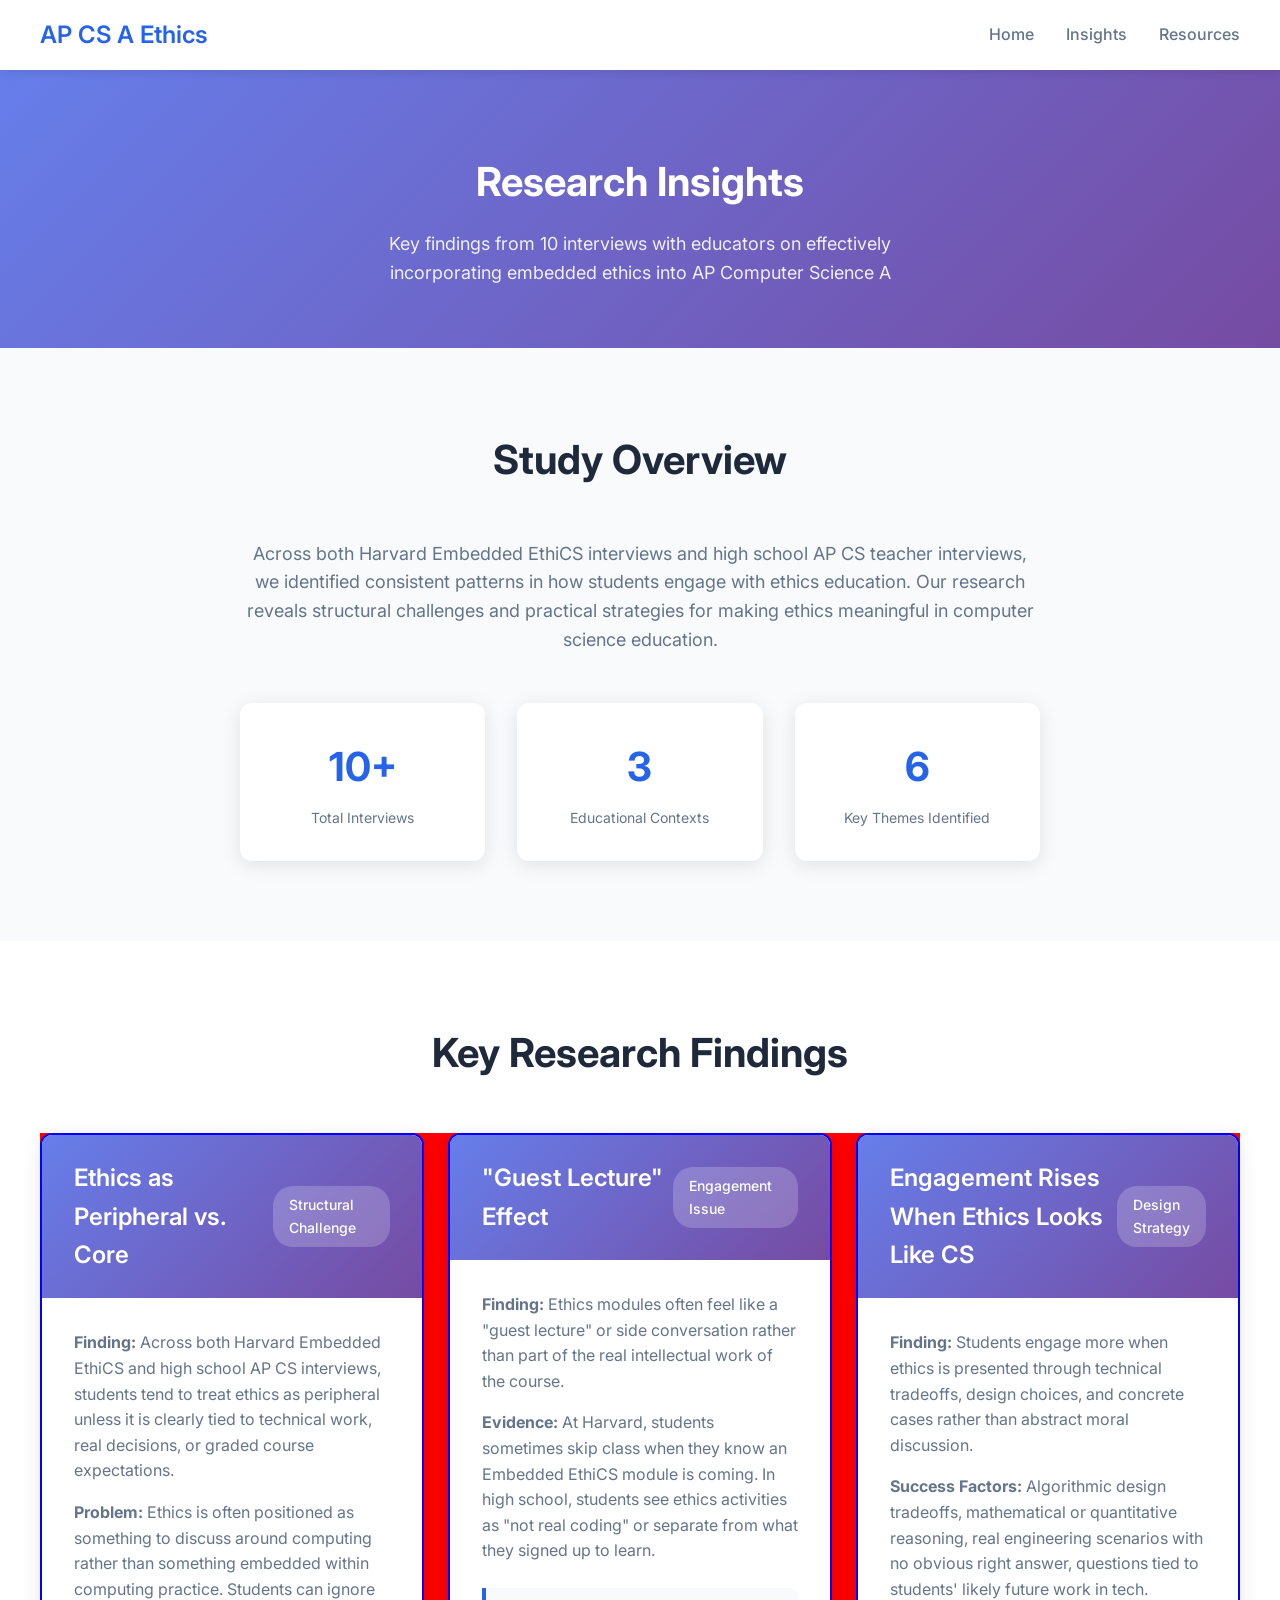
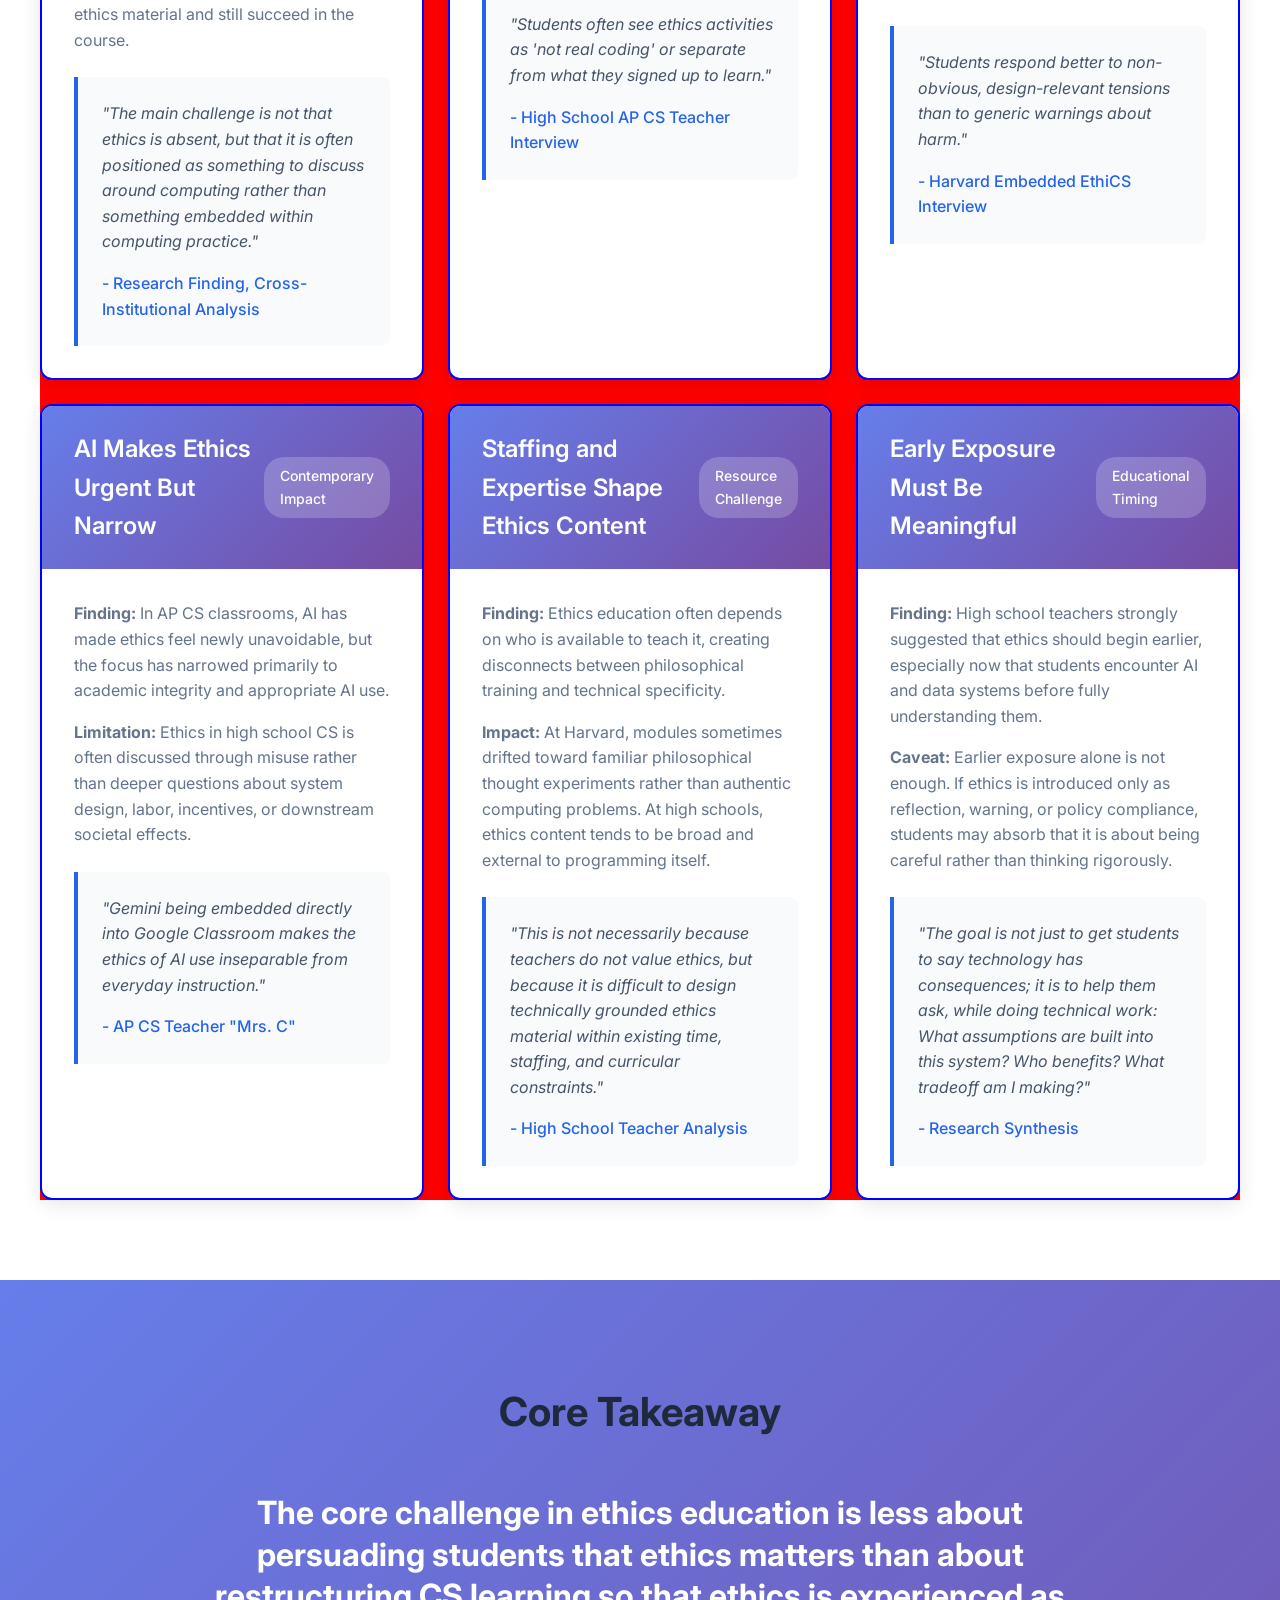
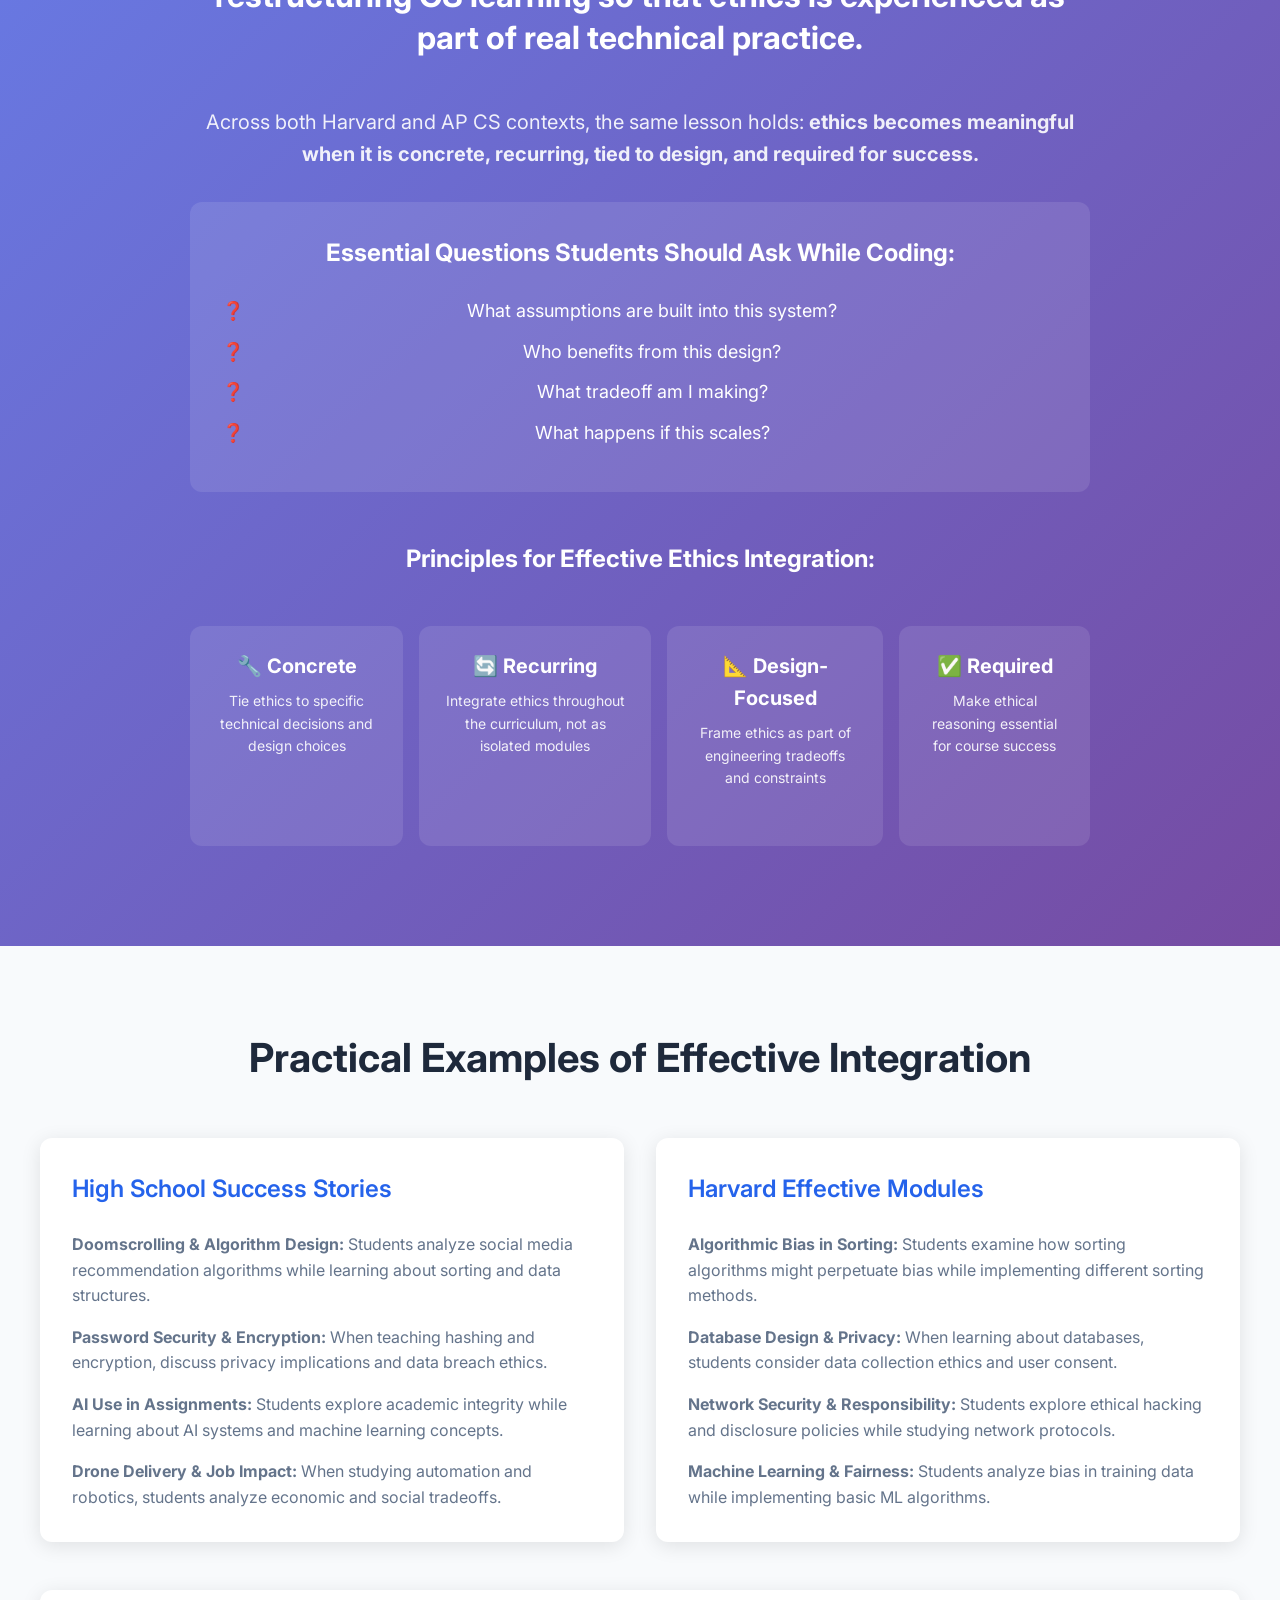
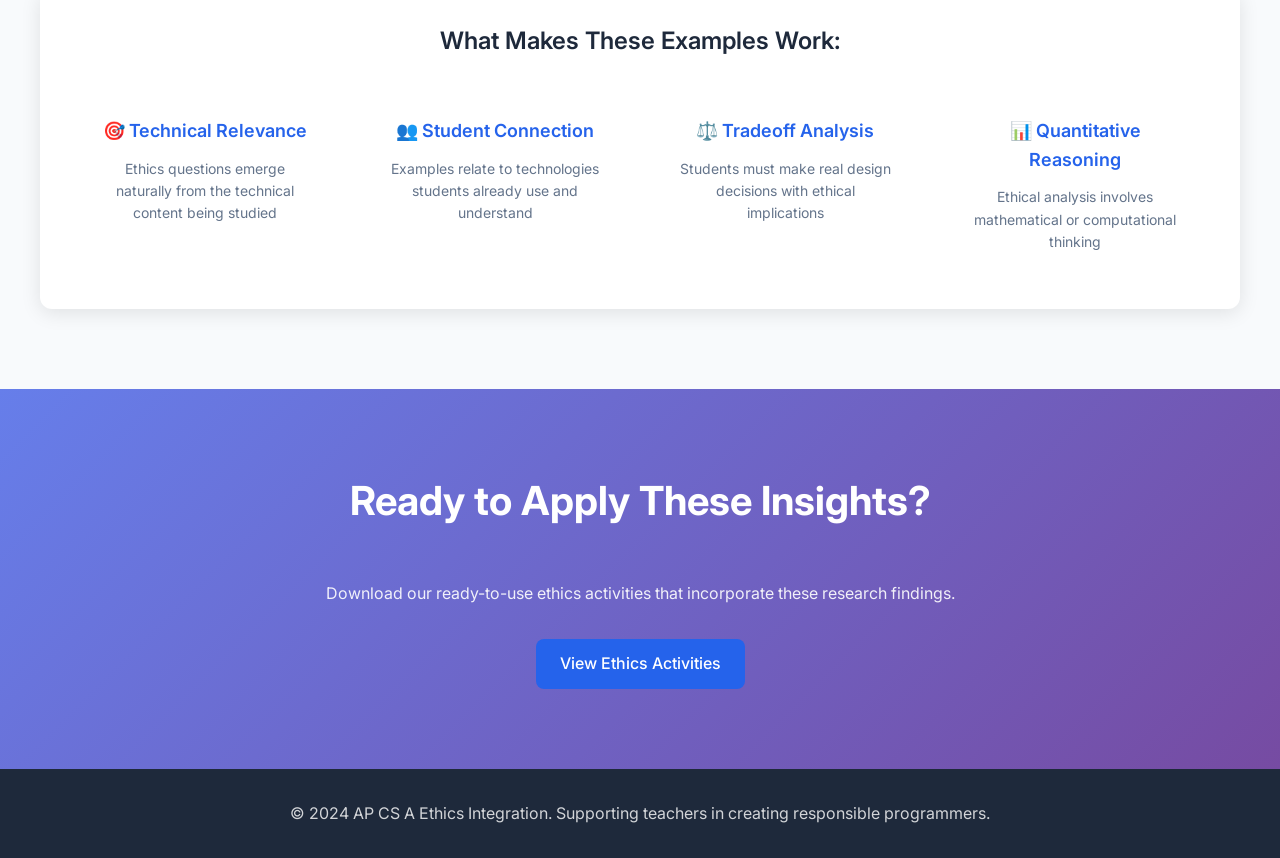
==== insights.html @ 69446fdb "Initial commit: AP CS A Ethics website with embedded ethics research and resources - Created respons" ====
<!DOCTYPE html>
<html lang="en">
<head>
    <meta charset="UTF-8">
    <meta name="viewport" content="width=device-width, initial-scale=1.0">
    <title>Research Insights - AP CS A Ethics Integration</title>
    <link rel="stylesheet" href="styles.css">
    <link href="https://fonts.googleapis.com/css2?family=Inter:wght@300;400;500;600;700&display=swap" rel="stylesheet">
</head>
<body>
    <header>
        <nav class="navbar">
            <div class="nav-container">
                <div class="nav-logo">
                    <h1>AP CS A Ethics</h1>
                </div>
                <ul class="nav-menu">
                    <li class="nav-item">
                        <a href="index.html" class="nav-link">Home</a>
                    </li>
                    <li class="nav-item">
                        <a href="insights.html" class="nav-link active">Insights</a>
                    </li>
                    <li class="nav-item">
                        <a href="resources.html" class="nav-link">Resources</a>
                    </li>
                </ul>
                <div class="hamburger">
                    <span class="bar"></span>
                    <span class="bar"></span>
                    <span class="bar"></span>
                </div>
            </div>
        </nav>
    </header>

    <main>
        <section class="page-header">
            <div class="container">
                <h1>Research Insights</h1>
                <p>Key findings from 10 interviews with educators on effectively incorporating embedded ethics into AP Computer Science A</p>
            </div>
        </section>

        <section class="research-overview">
            <div class="container">
                <div class="research-summary">
                    <h2>Study Overview</h2>
                    <p>Across both Harvard Embedded EthiCS interviews and high school AP CS teacher interviews, we identified consistent patterns in how students engage with ethics education. Our research reveals structural challenges and practical strategies for making ethics meaningful in computer science education.</p>
                    
                    <div class="research-stats">
                        <div class="stat-item">
                            <div class="stat-number">10+</div>
                            <div class="stat-label">Total Interviews</div>
                        </div>
                        <div class="stat-item">
                            <div class="stat-number">3</div>
                            <div class="stat-label">Educational Contexts</div>
                        </div>
                        <div class="stat-item">
                            <div class="stat-number">6</div>
                            <div class="stat-label">Key Themes Identified</div>
                        </div>
                    </div>
                </div>
            </div>
        </section>

        <section class="key-insights">
            <div class="container">
                <h2>Key Research Findings</h2>
                
                <div class="insights-grid">
                    <div class="insight-card">
                        <div class="insight-header">
                            <h3>Ethics as Peripheral vs. Core</h3>
                            <div class="insight-tag">Structural Challenge</div>
                        </div>
                        <div class="insight-content">
                            <p><strong>Finding:</strong> Across both Harvard Embedded EthiCS and high school AP CS interviews, students tend to treat ethics as peripheral unless it is clearly tied to technical work, real decisions, or graded course expectations.</p>
                            <p><strong>Problem:</strong> Ethics is often positioned as something to discuss around computing rather than something embedded within computing practice. Students can ignore ethics material and still succeed in the course.</p>
                            <div class="teacher-quote">
                                <blockquote>"The main challenge is not that ethics is absent, but that it is often positioned as something to discuss around computing rather than something embedded within computing practice."</blockquote>
                                <cite>- Research Finding, Cross-Institutional Analysis</cite>
                            </div>
                        </div>
                    </div>

                    <div class="insight-card">
                        <div class="insight-header">
                            <h3>"Guest Lecture" Effect</h3>
                            <div class="insight-tag">Engagement Issue</div>
                        </div>
                        <div class="insight-content">
                            <p><strong>Finding:</strong> Ethics modules often feel like a "guest lecture" or side conversation rather than part of the real intellectual work of the course.</p>
                            <p><strong>Evidence:</strong> At Harvard, students sometimes skip class when they know an Embedded EthiCS module is coming. In high school, students see ethics activities as "not real coding" or separate from what they signed up to learn.</p>
                            <div class="teacher-quote">
                                <blockquote>"Students often see ethics activities as 'not real coding' or separate from what they signed up to learn."</blockquote>
                                <cite>- High School AP CS Teacher Interview</cite>
                            </div>
                        </div>
                    </div>

                    <div class="insight-card">
                        <div class="insight-header">
                            <h3>Engagement Rises When Ethics Looks Like CS</h3>
                            <div class="insight-tag">Design Strategy</div>
                        </div>
                        <div class="insight-content">
                            <p><strong>Finding:</strong> Students engage more when ethics is presented through technical tradeoffs, design choices, and concrete cases rather than abstract moral discussion.</p>
                            <p><strong>Success Factors:</strong> Algorithmic design tradeoffs, mathematical or quantitative reasoning, real engineering scenarios with no obvious right answer, questions tied to students' likely future work in tech.</p>
                            <div class="teacher-quote">
                                <blockquote>"Students respond better to non-obvious, design-relevant tensions than to generic warnings about harm."</blockquote>
                                <cite>- Harvard Embedded EthiCS Interview</cite>
                            </div>
                        </div>
                    </div>

                    <div class="insight-card">
                        <div class="insight-header">
                            <h3>AI Makes Ethics Urgent But Narrow</h3>
                            <div class="insight-tag">Contemporary Impact</div>
                        </div>
                        <div class="insight-content">
                            <p><strong>Finding:</strong> In AP CS classrooms, AI has made ethics feel newly unavoidable, but the focus has narrowed primarily to academic integrity and appropriate AI use.</p>
                            <p><strong>Limitation:</strong> Ethics in high school CS is often discussed through misuse rather than deeper questions about system design, labor, incentives, or downstream societal effects.</p>
                            <div class="teacher-quote">
                                <blockquote>"Gemini being embedded directly into Google Classroom makes the ethics of AI use inseparable from everyday instruction."</blockquote>
                                <cite>- AP CS Teacher "Mrs. C"</cite>
                            </div>
                        </div>
                    </div>

                    <div class="insight-card">
                        <div class="insight-header">
                            <h3>Staffing and Expertise Shape Ethics Content</h3>
                            <div class="insight-tag">Resource Challenge</div>
                        </div>
                        <div class="insight-content">
                            <p><strong>Finding:</strong> Ethics education often depends on who is available to teach it, creating disconnects between philosophical training and technical specificity.</p>
                            <p><strong>Impact:</strong> At Harvard, modules sometimes drifted toward familiar philosophical thought experiments rather than authentic computing problems. At high schools, ethics content tends to be broad and external to programming itself.</p>
                            <div class="teacher-quote">
                                <blockquote>"This is not necessarily because teachers do not value ethics, but because it is difficult to design technically grounded ethics material within existing time, staffing, and curricular constraints."</blockquote>
                                <cite>- High School Teacher Analysis</cite>
                            </div>
                        </div>
                    </div>

                    <div class="insight-card">
                        <div class="insight-header">
                            <h3>Early Exposure Must Be Meaningful</h3>
                            <div class="insight-tag">Educational Timing</div>
                        </div>
                        <div class="insight-content">
                            <p><strong>Finding:</strong> High school teachers strongly suggested that ethics should begin earlier, especially now that students encounter AI and data systems before fully understanding them.</p>
                            <p><strong>Caveat:</strong> Earlier exposure alone is not enough. If ethics is introduced only as reflection, warning, or policy compliance, students may absorb that it is about being careful rather than thinking rigorously.</p>
                            <div class="teacher-quote">
                                <blockquote>"The goal is not just to get students to say technology has consequences; it is to help them ask, while doing technical work: What assumptions are built into this system? Who benefits? What tradeoff am I making?"</blockquote>
                                <cite>- Research Synthesis</cite>
                            </div>
                        </div>
                    </div>
                </div>
            </div>
        </section>

        <section class="core-takeaway">
            <div class="container">
                <div class="takeaway-content">
                    <h2>Core Takeaway</h2>
                    <div class="takeaway-main">
                        <p class="takeaway-quote">The core challenge in ethics education is less about persuading students that ethics matters than about restructuring CS learning so that ethics is experienced as part of real technical practice.</p>
                    </div>
                    <div class="takeaway-explanation">
                        <p>Across both Harvard and AP CS contexts, the same lesson holds: <strong>ethics becomes meaningful when it is concrete, recurring, tied to design, and required for success.</strong></p>
                        
                        <div class="key-questions">
                            <h3>Essential Questions Students Should Ask While Coding:</h3>
                            <ul>
                                <li>What assumptions are built into this system?</li>
                                <li>Who benefits from this design?</li>
                                <li>What tradeoff am I making?</li>
                                <li>What happens if this scales?</li>
                            </ul>
                        </div>
                        
                        <div class="implementation-principles">
                            <h3>Principles for Effective Ethics Integration:</h3>
                            <div class="principles-grid">
                                <div class="principle">
                                    <h4>🔧 Concrete</h4>
                                    <p>Tie ethics to specific technical decisions and design choices</p>
                                </div>
                                <div class="principle">
                                    <h4>🔄 Recurring</h4>
                                    <p>Integrate ethics throughout the curriculum, not as isolated modules</p>
                                </div>
                                <div class="principle">
                                    <h4>📐 Design-Focused</h4>
                                    <p>Frame ethics as part of engineering tradeoffs and constraints</p>
                                </div>
                                <div class="principle">
                                    <h4>✅ Required</h4>
                                    <p>Make ethical reasoning essential for course success</p>
                                </div>
                            </div>
                        </div>
                    </div>
                </div>
            </div>
        </section>

        <section class="practical-examples">
            <div class="container">
                <h2>Practical Examples of Effective Integration</h2>
                
                <div class="examples-grid">
                    <div class="example-card">
                        <h3>High School Success Stories</h3>
                        <div class="example-content">
                            <p><strong>Doomscrolling & Algorithm Design:</strong> Students analyze social media recommendation algorithms while learning about sorting and data structures.</p>
                            
                            <p><strong>Password Security & Encryption:</strong> When teaching hashing and encryption, discuss privacy implications and data breach ethics.</p>
                            
                            <p><strong>AI Use in Assignments:</strong> Students explore academic integrity while learning about AI systems and machine learning concepts.</p>
                            
                            <p><strong>Drone Delivery & Job Impact:</strong> When studying automation and robotics, students analyze economic and social tradeoffs.</p>
                        </div>
                    </div>
                    
                    <div class="example-card">
                        <h3>Harvard Effective Modules</h3>
                        <div class="example-content">
                            <p><strong>Algorithmic Bias in Sorting:</strong> Students examine how sorting algorithms might perpetuate bias while implementing different sorting methods.</p>
                            
                            <p><strong>Database Design & Privacy:</strong> When learning about databases, students consider data collection ethics and user consent.</p>
                            
                            <p><strong>Network Security & Responsibility:</strong> Students explore ethical hacking and disclosure policies while studying network protocols.</p>
                            
                            <p><strong>Machine Learning & Fairness:</strong> Students analyze bias in training data while implementing basic ML algorithms.</p>
                        </div>
                    </div>
                </div>
                
                <div class="success-factors">
                    <h3>What Makes These Examples Work:</h3>
                    <div class="factors-grid">
                        <div class="factor">
                            <h4>🎯 Technical Relevance</h4>
                            <p>Ethics questions emerge naturally from the technical content being studied</p>
                        </div>
                        <div class="factor">
                            <h4>👥 Student Connection</h4>
                            <p>Examples relate to technologies students already use and understand</p>
                        </div>
                        <div class="factor">
                            <h4>⚖️ Tradeoff Analysis</h4>
                            <p>Students must make real design decisions with ethical implications</p>
                        </div>
                        <div class="factor">
                            <h4>📊 Quantitative Reasoning</h4>
                            <p>Ethical analysis involves mathematical or computational thinking</p>
                        </div>
                    </div>
                </div>
            </div>
        </section>

        <section class="next-steps">
            <div class="container">
                <h2>Ready to Apply These Insights?</h2>
                <p>Download our ready-to-use ethics activities that incorporate these research findings.</p>
                <a href="resources.html" class="btn btn-primary">View Ethics Activities</a>
            </div>
        </section>
    </main>

    <footer>
        <div class="container">
            <p>&copy; 2024 AP CS A Ethics Integration. Supporting teachers in creating responsible programmers.</p>
        </div>
    </footer>

    <script src="script.js"></script>
</body>
</html>
---- styles.css ----
/* Reset and Base Styles */
* {
    margin: 0;
    padding: 0;
    box-sizing: border-box;
}

body {
    font-family: 'Inter', -apple-system, BlinkMacSystemFont, 'Segoe UI', Roboto, sans-serif;
    line-height: 1.6;
    color: #333;
    background-color: #fff;
}

.container {
    max-width: 100%;
    margin: 0;
    padding: 0 40px;
    width: 100%;
}

/* Navigation */
.navbar {
    background: #fff;
    box-shadow: 0 2px 10px rgba(0, 0, 0, 0.1);
    position: sticky;
    top: 0;
    z-index: 1000;
}

.nav-container {
    max-width: 100%;
    margin: 0;
    padding: 0 40px;
    display: flex;
    justify-content: space-between;
    align-items: center;
    height: 70px;
    width: 100%;
}

.nav-logo h1 {
    color: #2563eb;
    font-size: 1.5rem;
    font-weight: 600;
}

.nav-menu {
    display: flex;
    list-style: none;
    gap: 2rem;
}

.nav-link {
    text-decoration: none;
    color: #64748b;
    font-weight: 500;
    transition: color 0.3s ease;
    padding: 0.5rem 0;
}

.nav-link:hover,
.nav-link.active {
    color: #2563eb;
}

.hamburger {
    display: none;
    flex-direction: column;
    cursor: pointer;
}

.bar {
    width: 25px;
    height: 3px;
    background: #333;
    margin: 3px 0;
    transition: 0.3s;
}

/* Hero Section */
.hero {
    background: linear-gradient(135deg, #667eea 0%, #764ba2 100%);
    color: white;
    padding: 100px 0 80px;
    text-align: center;
}

.hero h1 {
    font-size: 3.5rem;
    font-weight: 700;
    margin-bottom: 1.5rem;
    line-height: 1.2;
}

.hero p {
    font-size: 1.25rem;
    margin-bottom: 2.5rem;
    max-width: 600px;
    margin-left: auto;
    margin-right: auto;
    opacity: 0.9;
}

.hero-buttons {
    display: flex;
    gap: 1rem;
    justify-content: center;
    flex-wrap: wrap;
}

/* Buttons */
.btn {
    display: inline-block;
    padding: 12px 24px;
    border-radius: 8px;
    text-decoration: none;
    font-weight: 500;
    transition: all 0.3s ease;
    border: none;
    cursor: pointer;
    font-size: 1rem;
}

.btn-primary {
    background: #2563eb;
    color: white;
}

.btn-primary:hover {
    background: #1d4ed8;
    transform: translateY(-2px);
}

.btn-secondary {
    background: rgba(255, 255, 255, 0.2);
    color: white;
    border: 2px solid white;
}

.btn-secondary:hover {
    background: rgba(255, 255, 255, 0.3);
}

.btn-outline {
    background: transparent;
    color: #2563eb;
    border: 2px solid #2563eb;
}

.btn-outline:hover {
    background: #2563eb;
    color: white;
}

.btn-small {
    padding: 6px 12px;
    font-size: 0.875rem;
}

/* Page Header */
.page-header {
    background: linear-gradient(135deg, #667eea 0%, #764ba2 100%);
    color: white;
    padding: 80px 0 60px;
    text-align: center;
}

.page-header h1 {
    font-size: 2.5rem;
    font-weight: 700;
    margin-bottom: 1rem;
}

.page-header p {
    font-size: 1.125rem;
    max-width: 600px;
    margin: 0 auto;
    opacity: 0.9;
}

/* Sections */
section {
    padding: 80px 0;
}

section h2 {
    font-size: 2.5rem;
    font-weight: 700;
    text-align: center;
    margin-bottom: 3rem;
    color: #1e293b;
}

/* Ethics Grid */
.ethics-grid {
    display: flex;
    justify-content: space-between;
    gap: 1rem;
    margin-top: 3rem;
}

.ethics-grid .ethics-card {
    flex: 1;
}

.ethics-card {
    background: white;
    padding: 2rem;
    border-radius: 12px;
    box-shadow: 0 4px 20px rgba(0, 0, 0, 0.1);
    text-align: center;
    transition: transform 0.3s ease;
}

.ethics-card:hover {
    transform: translateY(-5px);
}

.card-icon {
    font-size: 3rem;
    margin-bottom: 1rem;
}

.ethics-card h3 {
    font-size: 1.5rem;
    font-weight: 600;
    margin-bottom: 1rem;
    color: #1e293b;
}

.ethics-card p {
    color: #64748b;
    line-height: 1.6;
}

/* Benefits Section */
.benefits {
    background: #f8fafc;
}

.benefits-content {
    display: flex;
    justify-content: space-between;
    gap: 4rem;
    align-items: center;
}

.benefits-content .benefits-text {
    flex: 2;
}

.benefits-content .benefits-stats {
    flex: 1;
}

.benefits-text h3 {
    font-size: 1.5rem;
    font-weight: 600;
    margin-bottom: 1rem;
    color: #1e293b;
}

.benefits-text p {
    color: #64748b;
    margin-bottom: 2rem;
    line-height: 1.6;
}

.benefits-stats {
    display: flex;
    flex-direction: column;
    gap: 2rem;
}

.stat {
    text-align: center;
    padding: 1.5rem;
    background: white;
    border-radius: 12px;
    box-shadow: 0 4px 20px rgba(0, 0, 0, 0.1);
}

.stat-number {
    font-size: 2.5rem;
    font-weight: 700;
    color: #2563eb;
    margin-bottom: 0.5rem;
}

.stat-label {
    color: #64748b;
    font-size: 0.875rem;
}

/* Steps */
.steps {
    display: flex;
    justify-content: space-between;
    gap: 1rem;
    margin-top: 3rem;
}

.steps .step {
    flex: 1;
}

.step {
    display: flex;
    align-items: flex-start;
    gap: 1rem;
}

.step-number {
    background: #2563eb;
    color: white;
    width: 40px;
    height: 40px;
    border-radius: 50%;
    display: flex;
    align-items: center;
    justify-content: center;
    font-weight: 600;
    flex-shrink: 0;
}

.step-content h3 {
    font-size: 1.25rem;
    font-weight: 600;
    margin-bottom: 0.5rem;
    color: #1e293b;
}

.step-content p {
    color: #64748b;
    line-height: 1.6;
}

/* CTA Section */
.cta {
    background: linear-gradient(135deg, #667eea 0%, #764ba2 100%);
    color: white;
    text-align: center;
}

.cta h2 {
    color: white;
}

.cta p {
    margin-bottom: 2rem;
    opacity: 0.9;
}

.cta-buttons {
    display: flex;
    gap: 1rem;
    justify-content: center;
    flex-wrap: wrap;
}

/* Research Overview */
.research-overview {
    background: #f8fafc;
}

.research-summary {
    text-align: center;
    max-width: 800px;
    margin: 0 auto;
}

.research-summary p {
    color: #64748b;
    font-size: 1.125rem;
    line-height: 1.6;
    margin-bottom: 3rem;
}

.research-stats {
    display: grid;
    grid-template-columns: repeat(auto-fit, minmax(200px, 1fr));
    gap: 2rem;
    margin-top: 3rem;
}

.stat-item {
    background: white;
    padding: 2rem;
    border-radius: 12px;
    box-shadow: 0 4px 20px rgba(0, 0, 0, 0.1);
    text-align: center;
}

/* Insights Grid */
.insights-grid {
    display: grid !important;
    grid-template-columns: repeat(3, 1fr) !important;
    gap: 1.5rem;
    margin-top: 3rem;
    width: 100%;
    background: red !important;
    min-height: 400px !important;
}

.insights-grid .insight-card {
    background: white !important;
    border: 2px solid blue !important;
}

/* Insight Cards */
.insight-card {
    background: white;
    border-radius: 12px;
    box-shadow: 0 4px 20px rgba(0, 0, 0, 0.1);
    overflow: hidden;
}

.insight-header {
    background: linear-gradient(135deg, #667eea 0%, #764ba2 100%);
    color: white;
    padding: 1.5rem 2rem;
    display: flex;
    justify-content: space-between;
    align-items: center;
}

.insight-header h3 {
    font-size: 1.5rem;
    font-weight: 600;
}

.insight-tag {
    background: rgba(255, 255, 255, 0.2);
    padding: 0.5rem 1rem;
    border-radius: 20px;
    font-size: 0.875rem;
    font-weight: 500;
}

.insight-content {
    padding: 2rem;
}

.insight-content p {
    color: #64748b;
    line-height: 1.6;
    margin-bottom: 1rem;
}

.teacher-quote {
    background: #f8fafc;
    border-left: 4px solid #2563eb;
    padding: 1.5rem;
    margin-top: 1.5rem;
    border-radius: 0 8px 8px 0;
}

.teacher-quote blockquote {
    font-style: italic;
    color: #475569;
    margin-bottom: 1rem;
    line-height: 1.6;
}

.teacher-quote cite {
    color: #2563eb;
    font-weight: 500;
    font-style: normal;
}

/* Challenge/Solution Grid */
.challenge-solution-grid {
    display: grid;
    grid-template-columns: repeat(auto-fit, minmax(300px, 1fr));
    gap: 2rem;
    margin-top: 3rem;
}

.challenge-card {
    background: white;
    padding: 2rem;
    border-radius: 12px;
    box-shadow: 0 4px 20px rgba(0, 0, 0, 0.1);
}

.challenge-card h3 {
    color: #2563eb;
    font-size: 1.25rem;
    font-weight: 600;
    margin-bottom: 1rem;
}

.challenge-card p {
    color: #64748b;
    line-height: 1.6;
    margin-bottom: 0.5rem;
}

.challenge-card p:last-child {
    margin-bottom: 0;
    font-weight: 500;
    color: #1e293b;
}

/* Timeline */
.timeline {
    position: relative;
    max-width: 800px;
    margin: 3rem auto;
}

.timeline::before {
    content: '';
    position: absolute;
    left: 50%;
    top: 0;
    bottom: 0;
    width: 2px;
    background: #e2e8f0;
    transform: translateX(-50%);
}

.timeline-item {
    position: relative;
    margin-bottom: 3rem;
}

.timeline-item:nth-child(odd) .timeline-content {
    margin-right: 50%;
    padding-right: 2rem;
    text-align: right;
}

.timeline-item:nth-child(even) .timeline-content {
    margin-left: 50%;
    padding-left: 2rem;
}

.timeline-marker {
    position: absolute;
    left: 50%;
    top: 0;
    width: 40px;
    height: 40px;
    background: #2563eb;
    color: white;
    border-radius: 50%;
    display: flex;
    align-items: center;
    justify-content: center;
    font-weight: 600;
    transform: translateX(-50%);
    z-index: 1;
}

.timeline-content h3 {
    font-size: 1.25rem;
    font-weight: 600;
    color: #1e293b;
    margin-bottom: 0.5rem;
}

.timeline-content p {
    color: #64748b;
    line-height: 1.6;
}

/* Assignments Grid */
.assignments-grid {
    display: grid;
    grid-template-columns: repeat(auto-fit, minmax(400px, 1fr));
    gap: 2rem;
    margin-top: 3rem;
}

.assignment-card {
    background: white;
    border-radius: 12px;
    box-shadow: 0 4px 20px rgba(0, 0, 0, 0.1);
    overflow: hidden;
}

.assignment-header {
    background: linear-gradient(135deg, #667eea 0%, #764ba2 100%);
    color: white;
    padding: 1.5rem;
}

.assignment-header h3 {
    font-size: 1.25rem;
    font-weight: 600;
    margin-bottom: 0.5rem;
}

.assignment-level,
.assignment-duration {
    display: inline-block;
    background: rgba(255, 255, 255, 0.2);
    padding: 0.25rem 0.75rem;
    border-radius: 12px;
    font-size: 0.875rem;
    margin-right: 0.5rem;
    margin-top: 0.25rem;
}

.assignment-content {
    padding: 1.5rem;
}

.assignment-description {
    margin-bottom: 1.5rem;
}

.assignment-description p {
    color: #64748b;
    line-height: 1.6;
}

.assignment-topics,
.assignment-ethics {
    margin-bottom: 1.5rem;
}

.assignment-topics h4,
.assignment-ethics h4 {
    font-size: 1rem;
    font-weight: 600;
    color: #1e293b;
    margin-bottom: 0.5rem;
}

.assignment-topics ul,
.assignment-ethics ul {
    list-style: none;
    padding: 0;
}

.assignment-topics li,
.assignment-ethics li {
    color: #64748b;
    padding: 0.25rem 0;
    position: relative;
    padding-left: 1.5rem;
}

.assignment-topics li::before,
.assignment-ethics li::before {
    content: '•';
    position: absolute;
    left: 0;
    color: #2563eb;
}

.assignment-download {
    display: flex;
    gap: 1rem;
    flex-wrap: wrap;
}

/* Resources Grid */
.resources-grid {
    display: grid;
    grid-template-columns: repeat(auto-fit, minmax(300px, 1fr));
    gap: 2rem;
    margin-top: 3rem;
}

.resource-card {
    background: white;
    padding: 2rem;
    border-radius: 12px;
    box-shadow: 0 4px 20px rgba(0, 0, 0, 0.1);
    text-align: center;
    transition: transform 0.3s ease;
}

.resource-card:hover {
    transform: translateY(-5px);
}

.resource-icon {
    font-size: 3rem;
    margin-bottom: 1rem;
}

.resource-card h3 {
    font-size: 1.25rem;
    font-weight: 600;
    margin-bottom: 1rem;
    color: #1e293b;
}

.resource-card p {
    color: #64748b;
    line-height: 1.6;
    margin-bottom: 1.5rem;
}


/* Next Steps */
.next-steps {
    background: linear-gradient(135deg, #667eea 0%, #764ba2 100%);
    color: white;
    text-align: center;
}

.next-steps h2 {
    color: white;
}

.next-steps p {
    margin-bottom: 2rem;
    opacity: 0.9;
}

/* Core Takeaway Section */
.core-takeaway {
    background: linear-gradient(135deg, #667eea 0%, #764ba2 100%);
    color: white;
    padding: 100px 0;
}

.takeaway-content {
    text-align: center;
    max-width: 900px;
    margin: 0 auto;
}

.takeaway-quote {
    font-size: 2rem;
    font-weight: 700;
    line-height: 1.3;
    margin-bottom: 3rem;
}

.takeaway-explanation p {
    font-size: 1.25rem;
    margin-bottom: 2rem;
    opacity: 0.9;
}

.key-questions {
    background: rgba(255, 255, 255, 0.1);
    padding: 2rem;
    border-radius: 12px;
    margin-bottom: 3rem;
}

.key-questions h3 {
    font-size: 1.5rem;
    margin-bottom: 1.5rem;
}

.key-questions ul {
    list-style: none;
    padding: 0;
}

.key-questions li {
    font-size: 1.125rem;
    margin-bottom: 0.75rem;
    padding-left: 1.5rem;
    position: relative;
}

.key-questions li::before {
    content: '❓';
    position: absolute;
    left: 0;
}

.implementation-principles h3 {
    font-size: 1.5rem;
    margin-bottom: 2rem;
}

.principles-grid {
    display: grid;
    grid-template-columns: repeat(auto-fit, minmax(200px, 1fr));
    gap: 1.5rem;
}

.principle {
    background: rgba(255, 255, 255, 0.1);
    padding: 1.5rem;
    border-radius: 12px;
    text-align: center;
}

.principle h4 {
    font-size: 1.25rem;
    margin-bottom: 0.5rem;
}

.principle p {
    font-size: 0.875rem;
    opacity: 0.9;
}

/* Practical Examples Section */
.practical-examples {
    background: #f8fafc;
}

.examples-grid {
    display: grid;
    grid-template-columns: repeat(auto-fit, minmax(400px, 1fr));
    gap: 2rem;
    margin-bottom: 3rem;
}

.example-card {
    background: white;
    padding: 2rem;
    border-radius: 12px;
    box-shadow: 0 4px 20px rgba(0, 0, 0, 0.1);
}

.example-card h3 {
    font-size: 1.5rem;
    font-weight: 600;
    color: #2563eb;
    margin-bottom: 1.5rem;
}

.example-content p {
    color: #64748b;
    line-height: 1.6;
    margin-bottom: 1rem;
}

.example-content p:last-child {
    margin-bottom: 0;
}

.success-factors {
    background: white;
    padding: 2rem;
    border-radius: 12px;
    box-shadow: 0 4px 20px rgba(0, 0, 0, 0.1);
}

.success-factors h3 {
    font-size: 1.5rem;
    font-weight: 600;
    color: #1e293b;
    margin-bottom: 2rem;
    text-align: center;
}

.factors-grid {
    display: grid;
    grid-template-columns: repeat(auto-fit, minmax(250px, 1fr));
    gap: 1.5rem;
}

.factor {
    text-align: center;
    padding: 1.5rem;
}

.factor h4 {
    font-size: 1.125rem;
    font-weight: 600;
    color: #2563eb;
    margin-bottom: 0.75rem;
}

.factor p {
    color: #64748b;
    line-height: 1.6;
    font-size: 0.875rem;
}

/* Footer */
footer {
    background: #1e293b;
    color: white;
    padding: 2rem 0;
    text-align: center;
}

footer p {
    opacity: 0.8;
}

/* Research Overview Section */
.research-overview {
    padding: 80px 0;
    background: #f8fafc;
}

.research-content {
    text-align: center;
    max-width: 800px;
    margin: 0 auto;
}

.research-content p {
    font-size: 1.125rem;
    color: #64748b;
    line-height: 1.6;
    margin-bottom: 3rem;
}

.research-areas {
    display: flex;
    justify-content: space-between;
    gap: 1rem;
    margin-top: 3rem;
}

.research-areas .area-card {
    flex: 1;
}

.area-card {
    background: white;
    padding: 2rem;
    border-radius: 12px;
    box-shadow: 0 4px 20px rgba(0, 0, 0, 0.1);
    text-align: center;
    transition: transform 0.3s ease;
}

.area-card:hover {
    transform: translateY(-5px);
}

.area-card h3 {
    font-size: 1.25rem;
    font-weight: 600;
    color: #2563eb;
    margin-bottom: 1rem;
}

.area-card p {
    color: #64748b;
    line-height: 1.6;
}

/* Key Principles Section */
.key-principles {
    padding: 80px 0;
}

.principles-grid {
    display: flex;
    justify-content: space-between;
    gap: 1rem;
    margin-top: 3rem;
}

.principles-grid .principle-card {
    flex: 1;
}

.principle-card {
    background: white;
    padding: 2rem;
    border-radius: 12px;
    box-shadow: 0 4px 20px rgba(0, 0, 0, 0.1);
    border-left: 4px solid #2563eb;
}

.principle-card h3 {
    font-size: 1.25rem;
    font-weight: 600;
    color: #1e293b;
    margin-bottom: 1rem;
}

.principle-card p {
    color: #64748b;
    line-height: 1.6;
    margin-bottom: 1.5rem;
}

.example {
    background: #f8fafc;
    padding: 1rem;
    border-radius: 8px;
    font-size: 0.875rem;
    color: #475569;
}

.example strong {
    color: #2563eb;
}

/* Research Findings Section */
.research-findings {
    padding: 80px 0;
    background: #f8fafc;
}

.findings-grid {
    display: grid;
    grid-template-columns: repeat(3, 1fr);
    gap: 1.5rem;
    margin-top: 3rem;
}

.findings-grid .finding-card {
    width: 100%;
}

.finding-card {
    background: white;
    padding: 2rem;
    border-radius: 12px;
    box-shadow: 0 4px 20px rgba(0, 0, 0, 0.1);
}

.finding-card h3 {
    font-size: 1.25rem;
    font-weight: 600;
    color: #2563eb;
    margin-bottom: 1rem;
}

.finding-card p {
    color: #64748b;
    line-height: 1.6;
    margin-bottom: 1.5rem;
}

.evidence {
    background: #f8fafc;
    padding: 1rem;
    border-radius: 8px;
    font-size: 0.875rem;
    color: #475569;
}

.evidence strong {
    color: #1e293b;
}

/* Best Practices Section */
.best-practices {
    padding: 80px 0;
}

.practices-content {
    display: flex;
    justify-content: space-between;
    gap: 1rem;
    margin-bottom: 3rem;
}

.practices-content .practice-category {
    flex: 1;
}

.practice-category {
    background: white;
    padding: 2rem;
    border-radius: 12px;
    box-shadow: 0 4px 20px rgba(0, 0, 0, 0.1);
}

.practice-category h3 {
    font-size: 1.25rem;
    font-weight: 600;
    color: #2563eb;
    margin-bottom: 1.5rem;
}

.practice-category ul {
    list-style: none;
    padding: 0;
}

.practice-category li {
    color: #64748b;
    margin-bottom: 1rem;
    padding-left: 1.5rem;
    position: relative;
    line-height: 1.6;
}

.practice-category li::before {
    content: '✓';
    position: absolute;
    left: 0;
    color: #2563eb;
    font-weight: bold;
}

.practice-category li strong {
    color: #1e293b;
}

.essential-questions {
    margin-top: 3rem;
}

.essential-questions h3 {
    text-align: center;
    font-size: 1.5rem;
    font-weight: 600;
    color: #1e293b;
    margin-bottom: 2rem;
}

.questions-grid {
    display: flex;
    justify-content: space-between;
    gap: 1rem;
    margin-top: 3rem;
}

.questions-grid .question-card {
    flex: 1;
}

.question-card {
    background: linear-gradient(135deg, #667eea 0%, #764ba2 100%);
    color: white;
    padding: 1.5rem;
    border-radius: 12px;
    text-align: center;
}

.question-card h4 {
    font-size: 1.125rem;
    font-weight: 600;
    margin-bottom: 1rem;
}

.question-card p {
    font-size: 0.875rem;
    opacity: 0.9;
    line-height: 1.5;
}


/* Responsive Design */
@media (max-width: 768px) {
    .container {
        padding: 0 20px;
    }
    
    .nav-container {
        padding: 0 20px;
    }
    
    .hamburger {
        display: flex;
    }
    
    .nav-menu {
        position: fixed;
        left: -100%;
        top: 70px;
        flex-direction: column;
        background-color: white;
        width: 100%;
        text-align: center;
        transition: 0.3s;
        box-shadow: 0 10px 27px rgba(0, 0, 0, 0.05);
        padding: 2rem 0;
    }
    
    .nav-menu.active {
        left: 0;
    }
    
    .hero h1 {
        font-size: 2.5rem;
    }
    
    .hero p {
        font-size: 1.125rem;
    }
    
    .benefits-content,
    .support-content {
        grid-template-columns: 1fr;
        gap: 2rem;
    }
    
    .assignments-grid {
        grid-template-columns: 1fr;
    }
    
    .timeline::before {
        left: 30px;
    }
    
    .timeline-item:nth-child(odd) .timeline-content,
    .timeline-item:nth-child(even) .timeline-content {
        margin-left: 60px;
        margin-right: 0;
        padding-left: 0;
        padding-right: 0;
        text-align: left;
    }
    
    .timeline-marker {
        left: 30px;
    }
    
    .research-stats {
        grid-template-columns: 1fr;
    }
    
    .challenge-solution-grid {
        grid-template-columns: 1fr;
    }
    
    .resources-grid {
        grid-template-columns: 1fr;
    }
    
    .examples-grid {
        grid-template-columns: 1fr;
    }
    
    .principles-grid {
        grid-template-columns: repeat(2, 1fr);
    }
    
    .factors-grid {
        grid-template-columns: repeat(2, 1fr);
    }
    
    .research-areas {
        grid-template-columns: 1fr;
    }
    
    .findings-grid {
        grid-template-columns: repeat(2, 1fr);
    }
    
    .insights-grid {
        grid-template-columns: repeat(2, 1fr);
    }
    
    .practices-content {
        grid-template-columns: 1fr;
    }
    
    .questions-grid {
        grid-template-columns: repeat(2, 1fr);
    }
    
    .takeaway-quote {
        font-size: 1.5rem;
    }
    
    .core-takeaway {
        padding: 60px 0;
    }
}

@media (max-width: 480px) {
    .container {
        padding: 0 15px;
    }
    
    .hero {
        padding: 60px 0 40px;
    }
    
    .hero h1 {
        font-size: 2rem;
    }
    
    section {
        padding: 60px 0;
    }
    
    section h2 {
        font-size: 2rem;
    }
    
    .page-header {
        padding: 60px 0 40px;
    }
    
    .page-header h1 {
        font-size: 2rem;
    }
    
    .ethics-grid,
    .steps,
    .challenge-solution-grid,
    .resources-grid,
    .examples-grid {
        grid-template-columns: 1fr;
    }
    
    .principles-grid,
    .factors-grid,
    .questions-grid,
    .findings-grid,
    .insights-grid {
        grid-template-columns: 1fr;
    }
    
    .hero-buttons,
    .cta-buttons {
        flex-direction: column;
        align-items: center;
    }
    
    .btn {
        width: 100%;
        max-width: 250px;
    }
    
    .takeaway-quote {
        font-size: 1.25rem;
    }
    
    .core-takeaway {
        padding: 40px 0;
    }
    
    .key-questions {
        padding: 1.5rem;
    }
    
    .principle,
    .factor {
        padding: 1rem;
    }
}
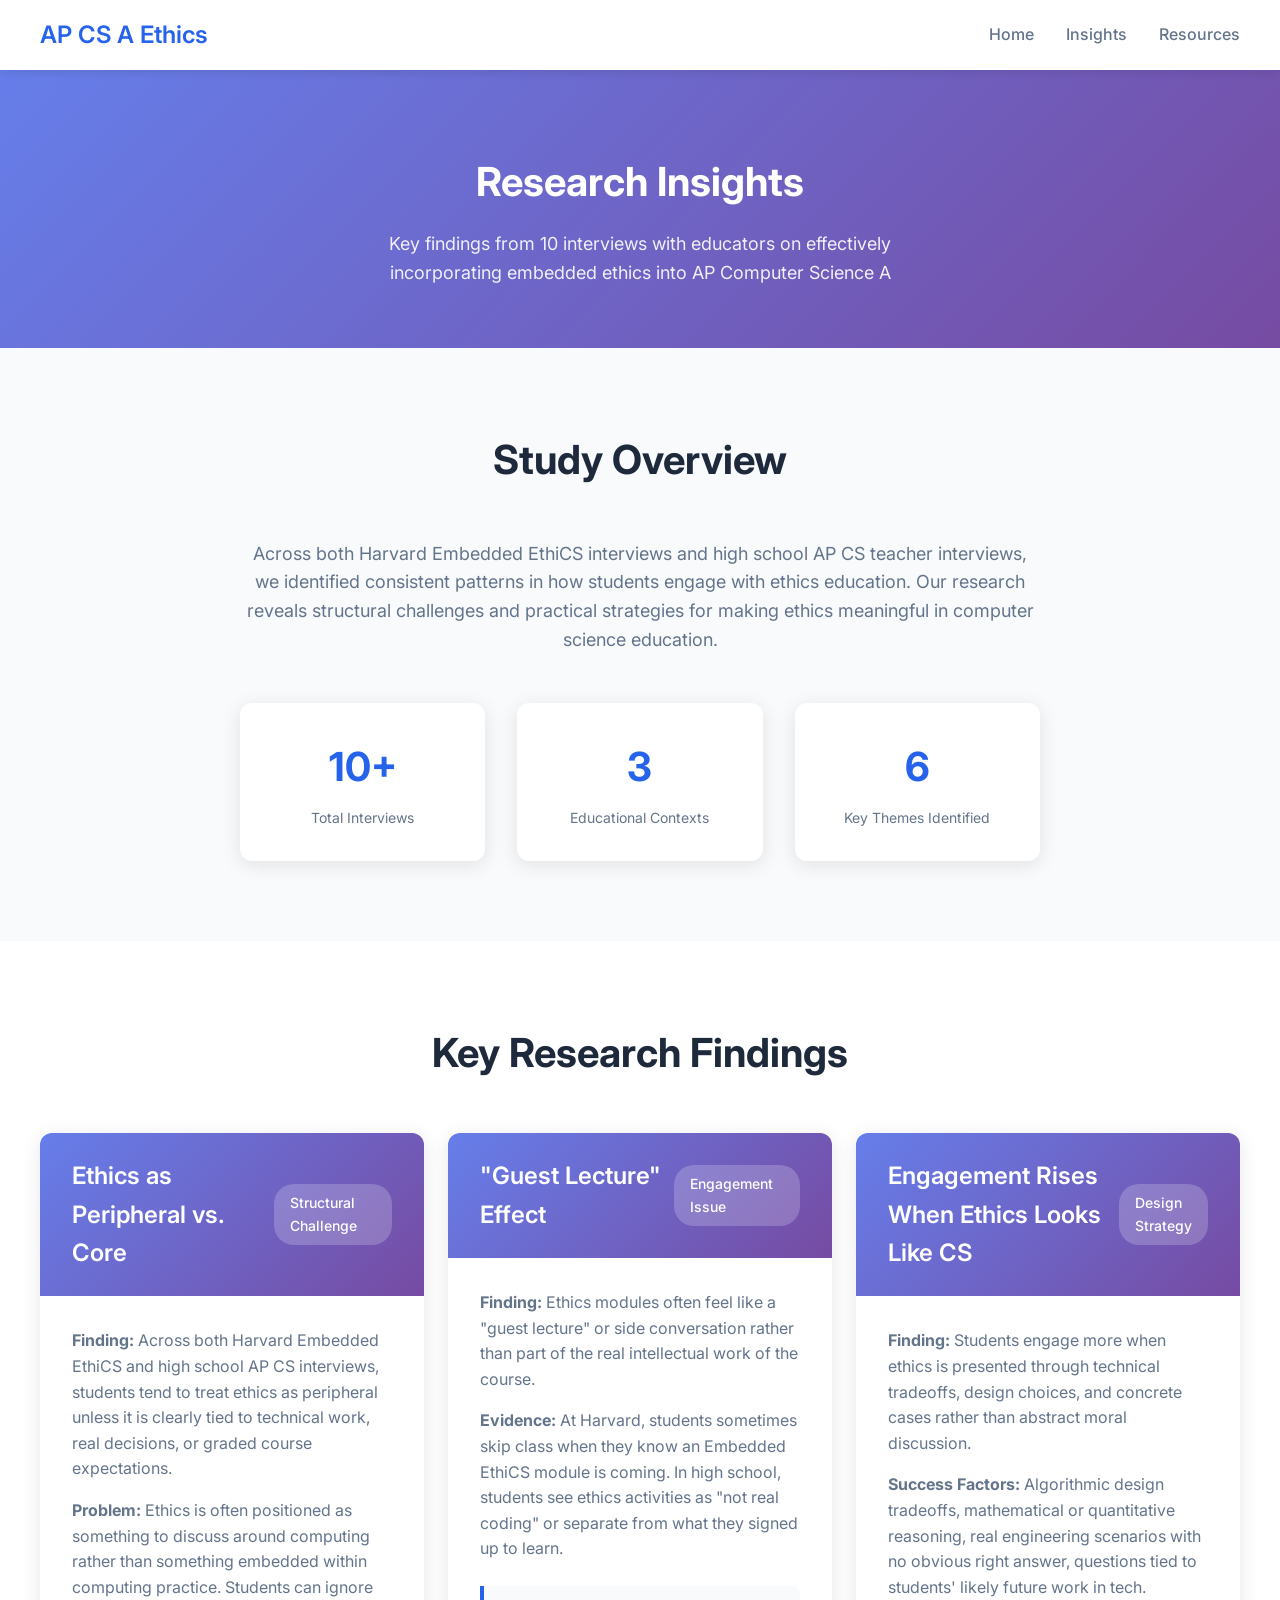
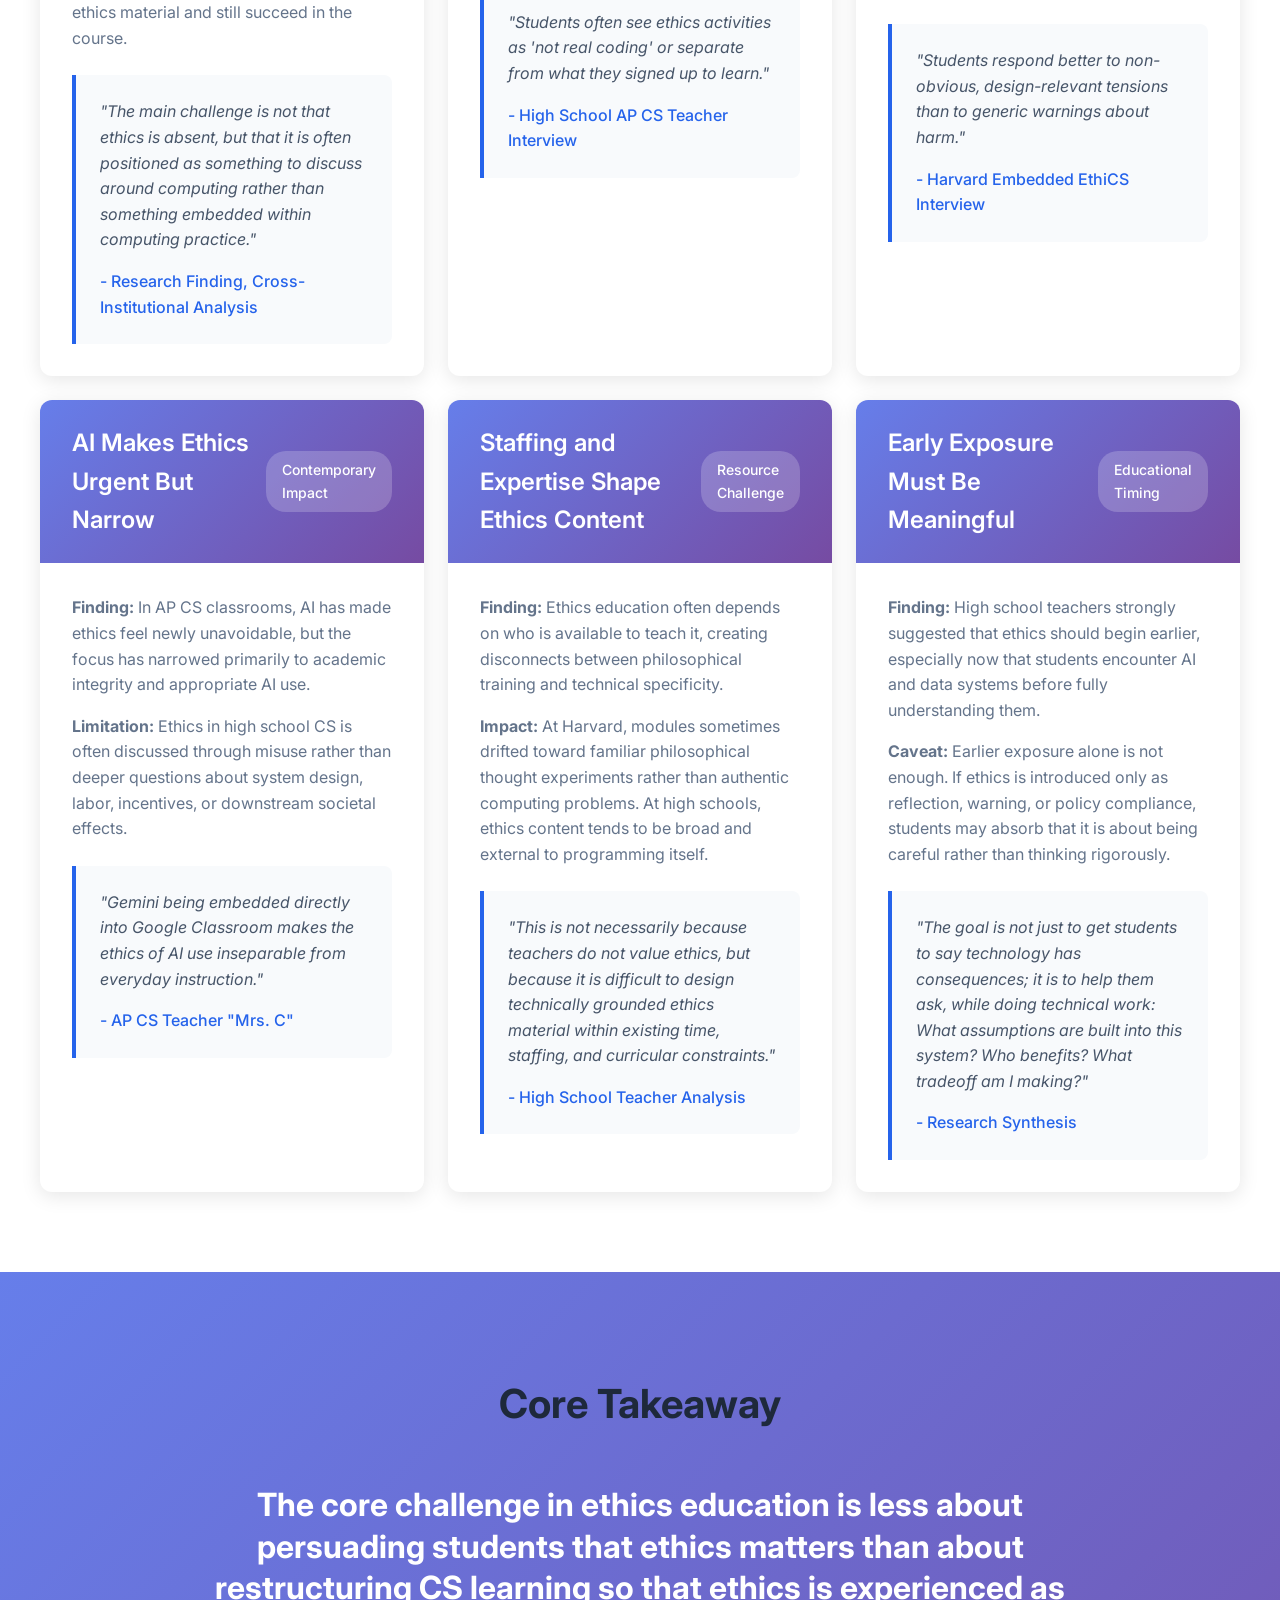
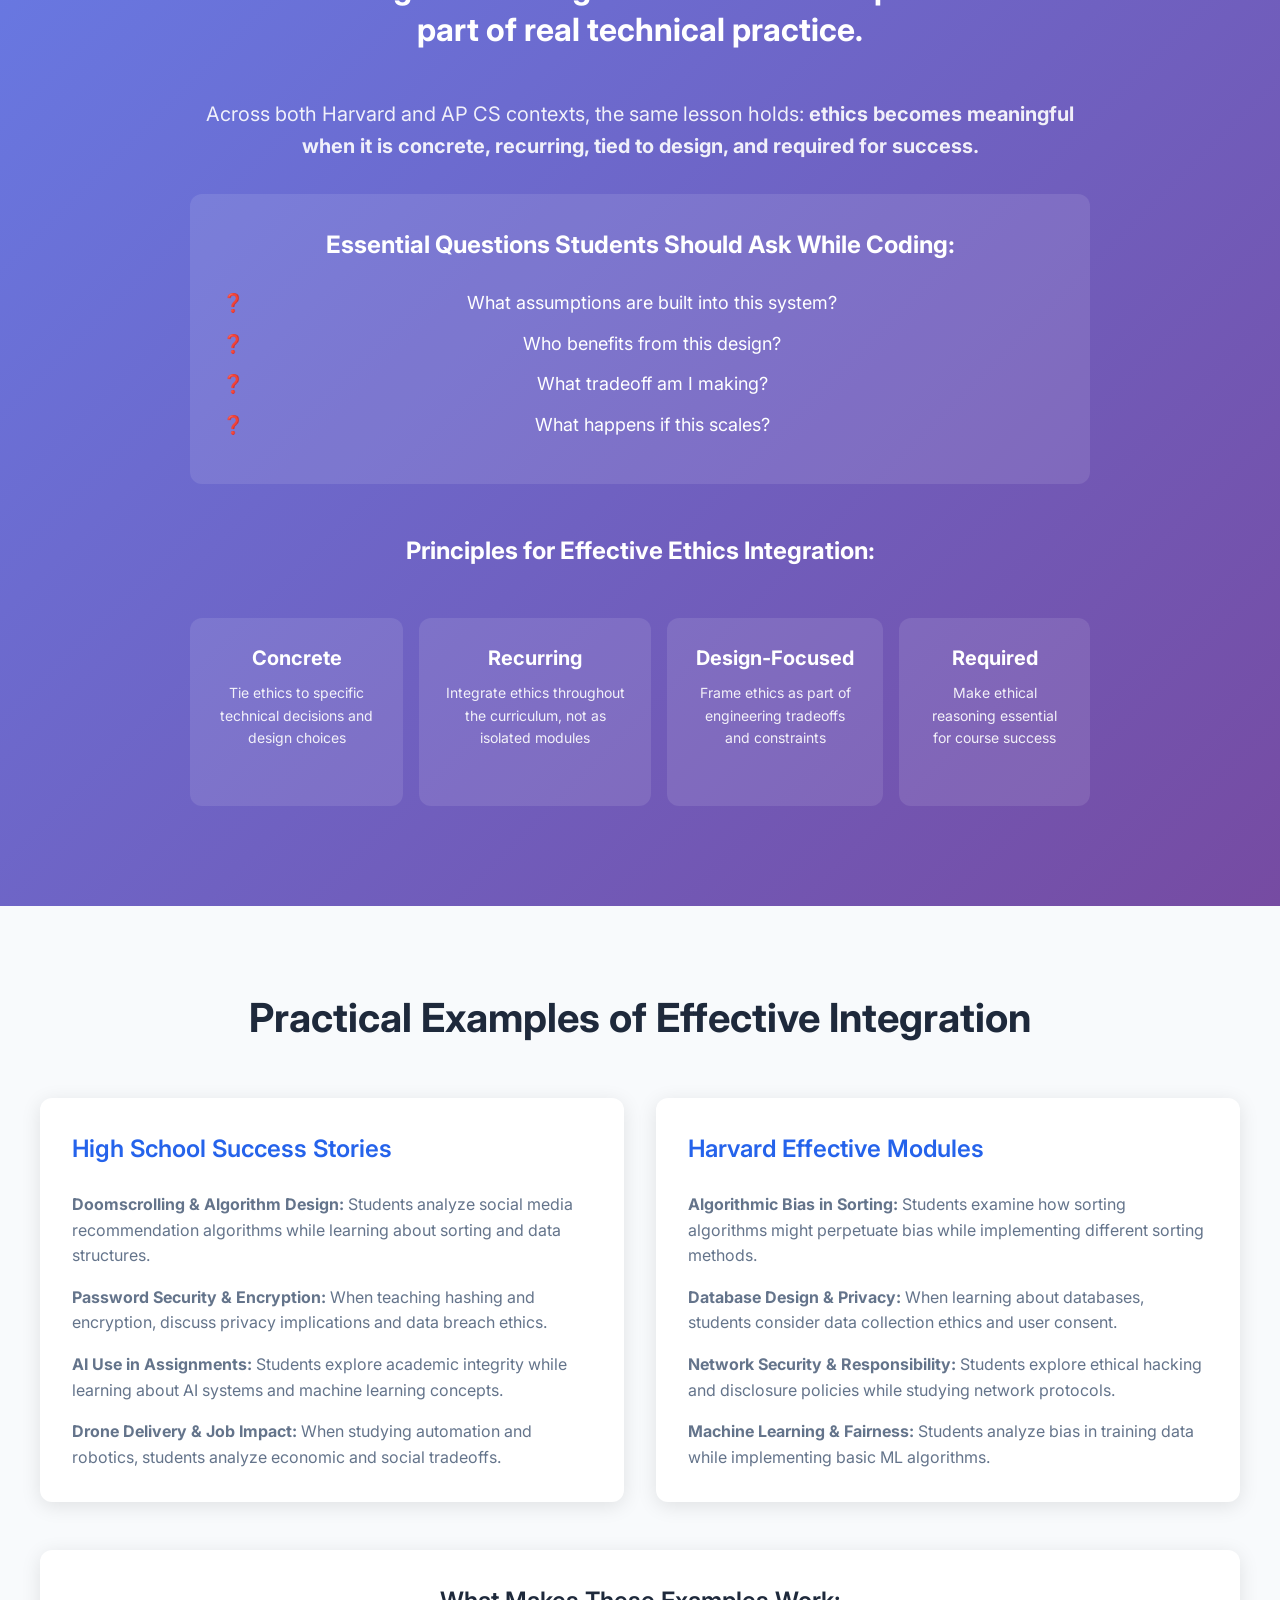
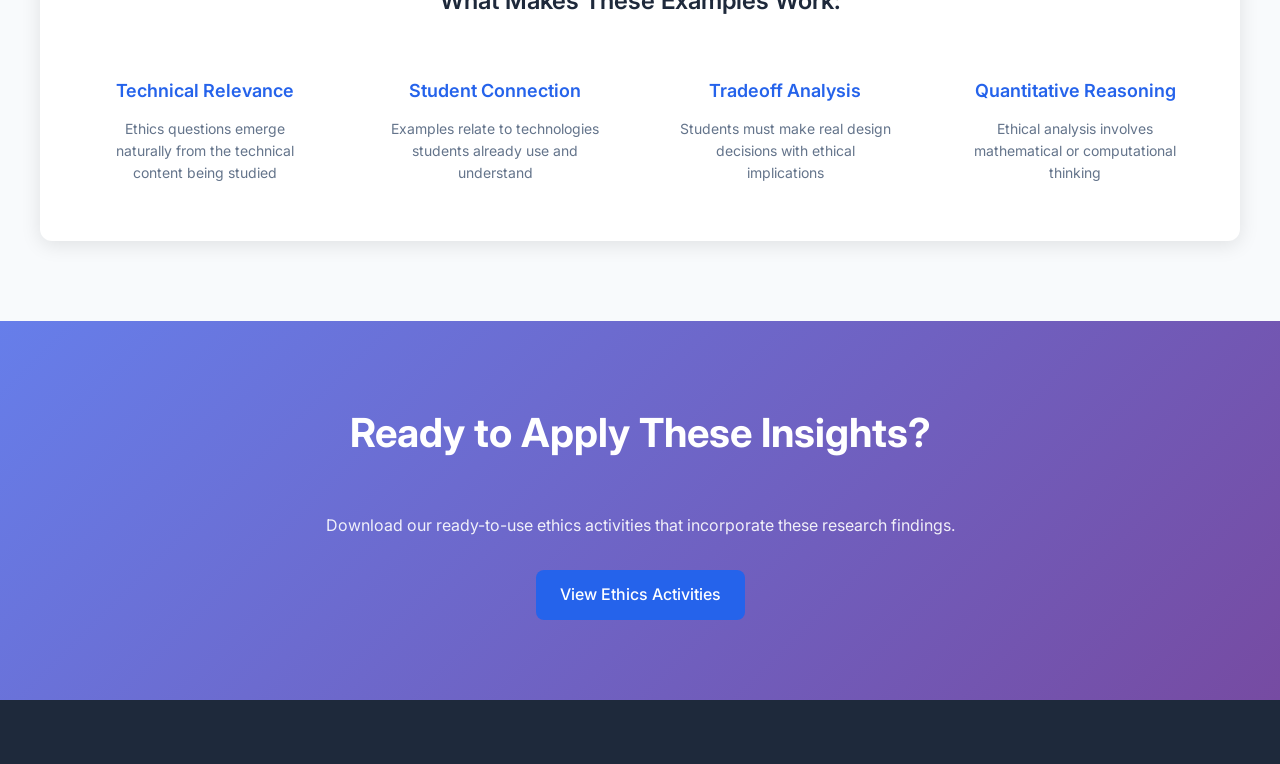
==== commit 1c6f27e3: "Remove all emojis from headings for cleaner appearance - Removed emojis from index.html research are" ====
--- a/insights.html
+++ b/insights.html
@@ -188,19 +188,19 @@
                             <h3>Principles for Effective Ethics Integration:</h3>
                             <div class="principles-grid">
                                 <div class="principle">
-                                    <h4>🔧 Concrete</h4>
+                                    <h4>Concrete</h4>
                                     <p>Tie ethics to specific technical decisions and design choices</p>
                                 </div>
                                 <div class="principle">
-                                    <h4>🔄 Recurring</h4>
+                                    <h4>Recurring</h4>
                                     <p>Integrate ethics throughout the curriculum, not as isolated modules</p>
                                 </div>
                                 <div class="principle">
-                                    <h4>📐 Design-Focused</h4>
+                                    <h4>Design-Focused</h4>
                                     <p>Frame ethics as part of engineering tradeoffs and constraints</p>
                                 </div>
                                 <div class="principle">
-                                    <h4>✅ Required</h4>
+                                    <h4>Required</h4>
                                     <p>Make ethical reasoning essential for course success</p>
                                 </div>
                             </div>
@@ -246,19 +246,19 @@
                     <h3>What Makes These Examples Work:</h3>
                     <div class="factors-grid">
                         <div class="factor">
-                            <h4>🎯 Technical Relevance</h4>
+                            <h4>Technical Relevance</h4>
                             <p>Ethics questions emerge naturally from the technical content being studied</p>
                         </div>
                         <div class="factor">
-                            <h4>👥 Student Connection</h4>
+                            <h4>Student Connection</h4>
                             <p>Examples relate to technologies students already use and understand</p>
                         </div>
                         <div class="factor">
-                            <h4>⚖️ Tradeoff Analysis</h4>
+                            <h4>Tradeoff Analysis</h4>
                             <p>Students must make real design decisions with ethical implications</p>
                         </div>
                         <div class="factor">
-                            <h4>📊 Quantitative Reasoning</h4>
+                            <h4>Quantitative Reasoning</h4>
                             <p>Ethical analysis involves mathematical or computational thinking</p>
                         </div>
                     </div>
@@ -277,7 +277,6 @@
 
     <footer>
         <div class="container">
-            <p>&copy; 2024 AP CS A Ethics Integration. Supporting teachers in creating responsible programmers.</p>
         </div>
     </footer>
 
--- a/styles.css
+++ b/styles.css
@@ -394,18 +394,11 @@
 
 /* Insights Grid */
 .insights-grid {
-    display: grid !important;
-    grid-template-columns: repeat(3, 1fr) !important;
+    display: grid;
+    grid-template-columns: repeat(3, 1fr);
     gap: 1.5rem;
     margin-top: 3rem;
     width: 100%;
-    background: red !important;
-    min-height: 400px !important;
-}
-
-.insights-grid .insight-card {
-    background: white !important;
-    border: 2px solid blue !important;
 }
 
 /* Insight Cards */
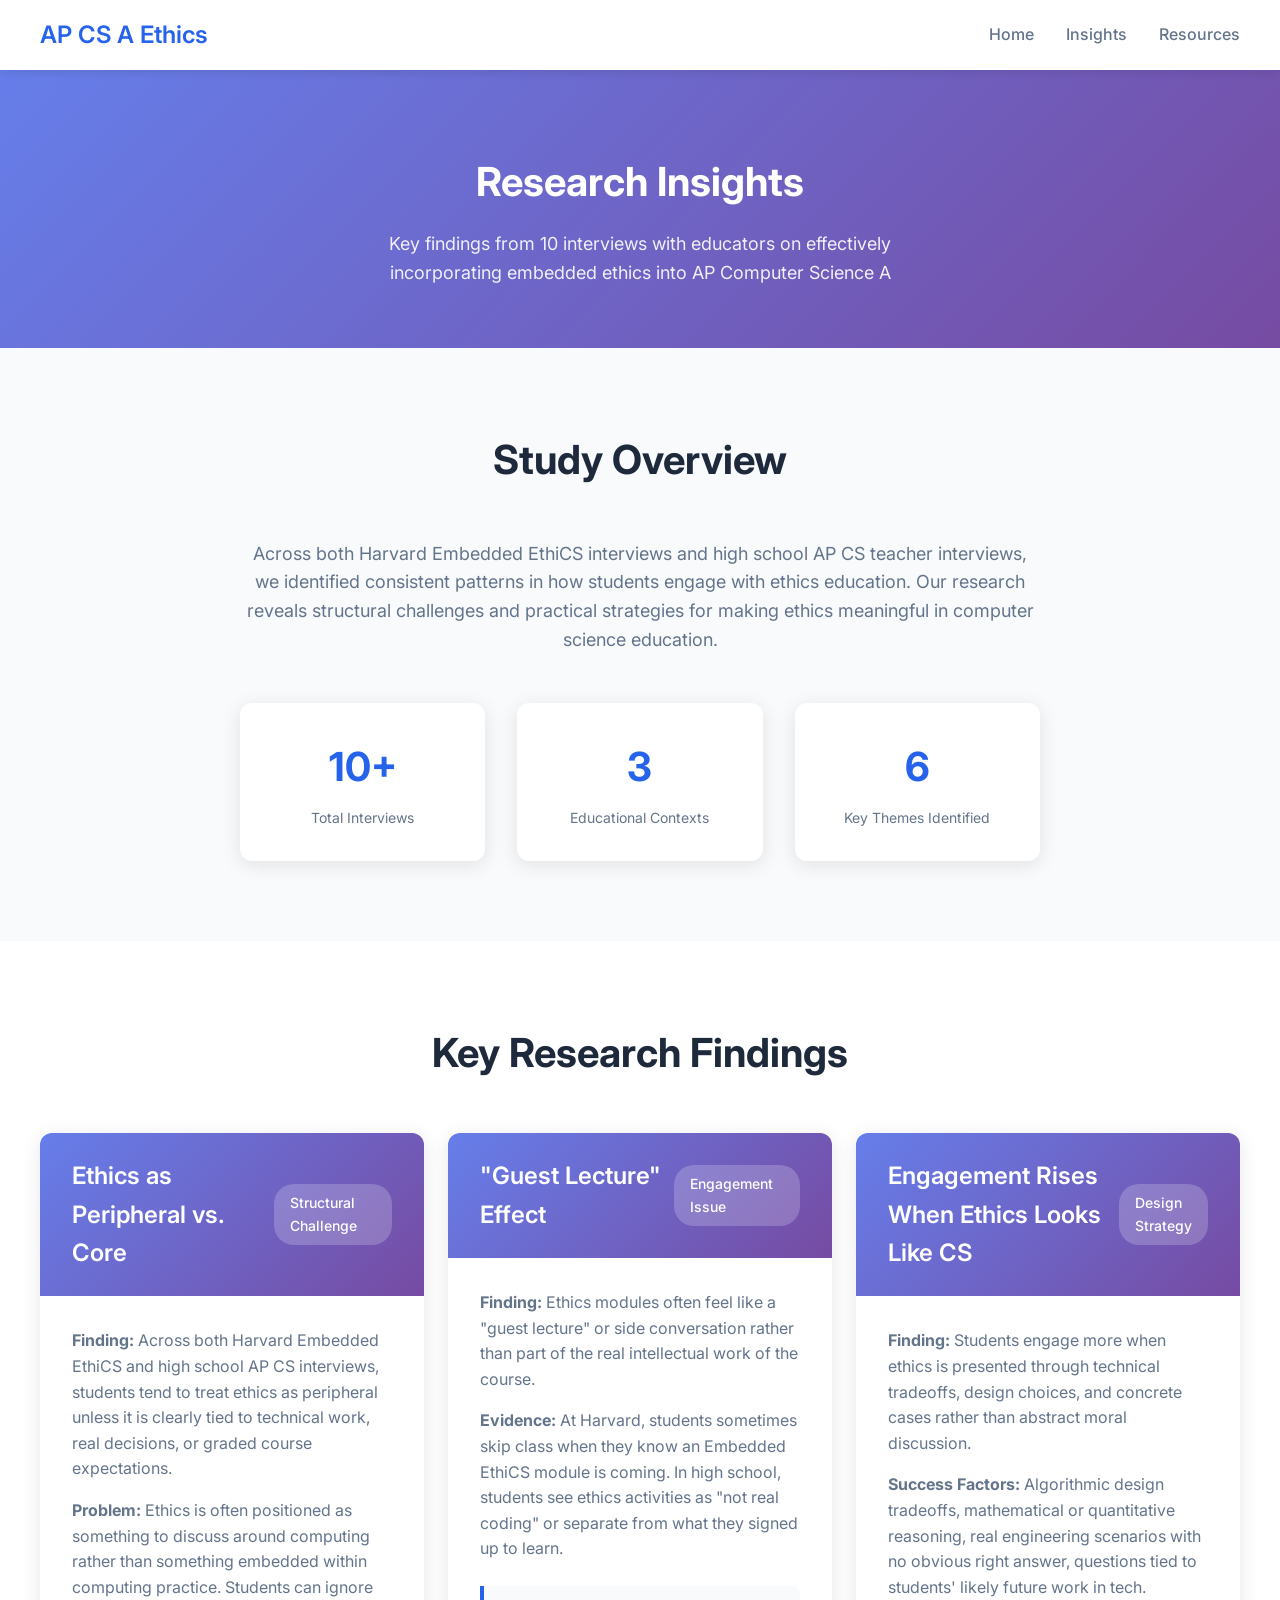
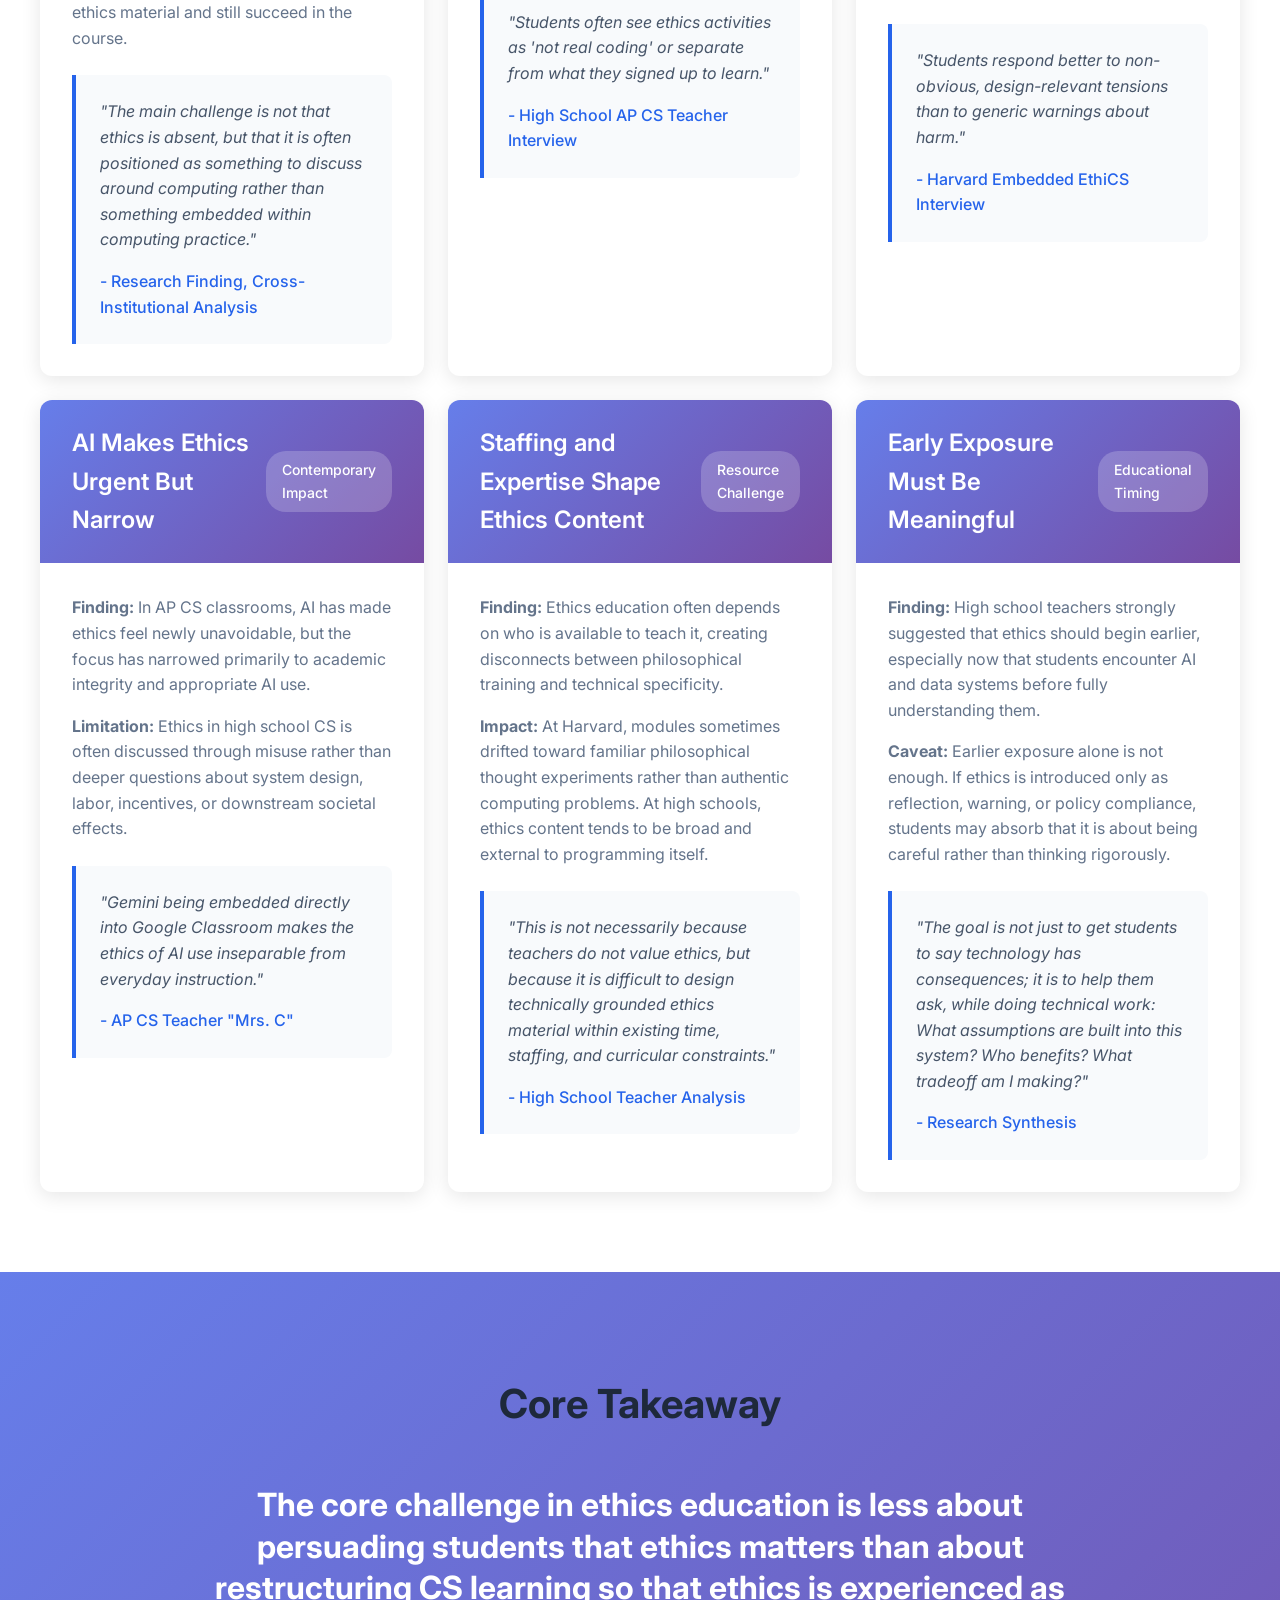
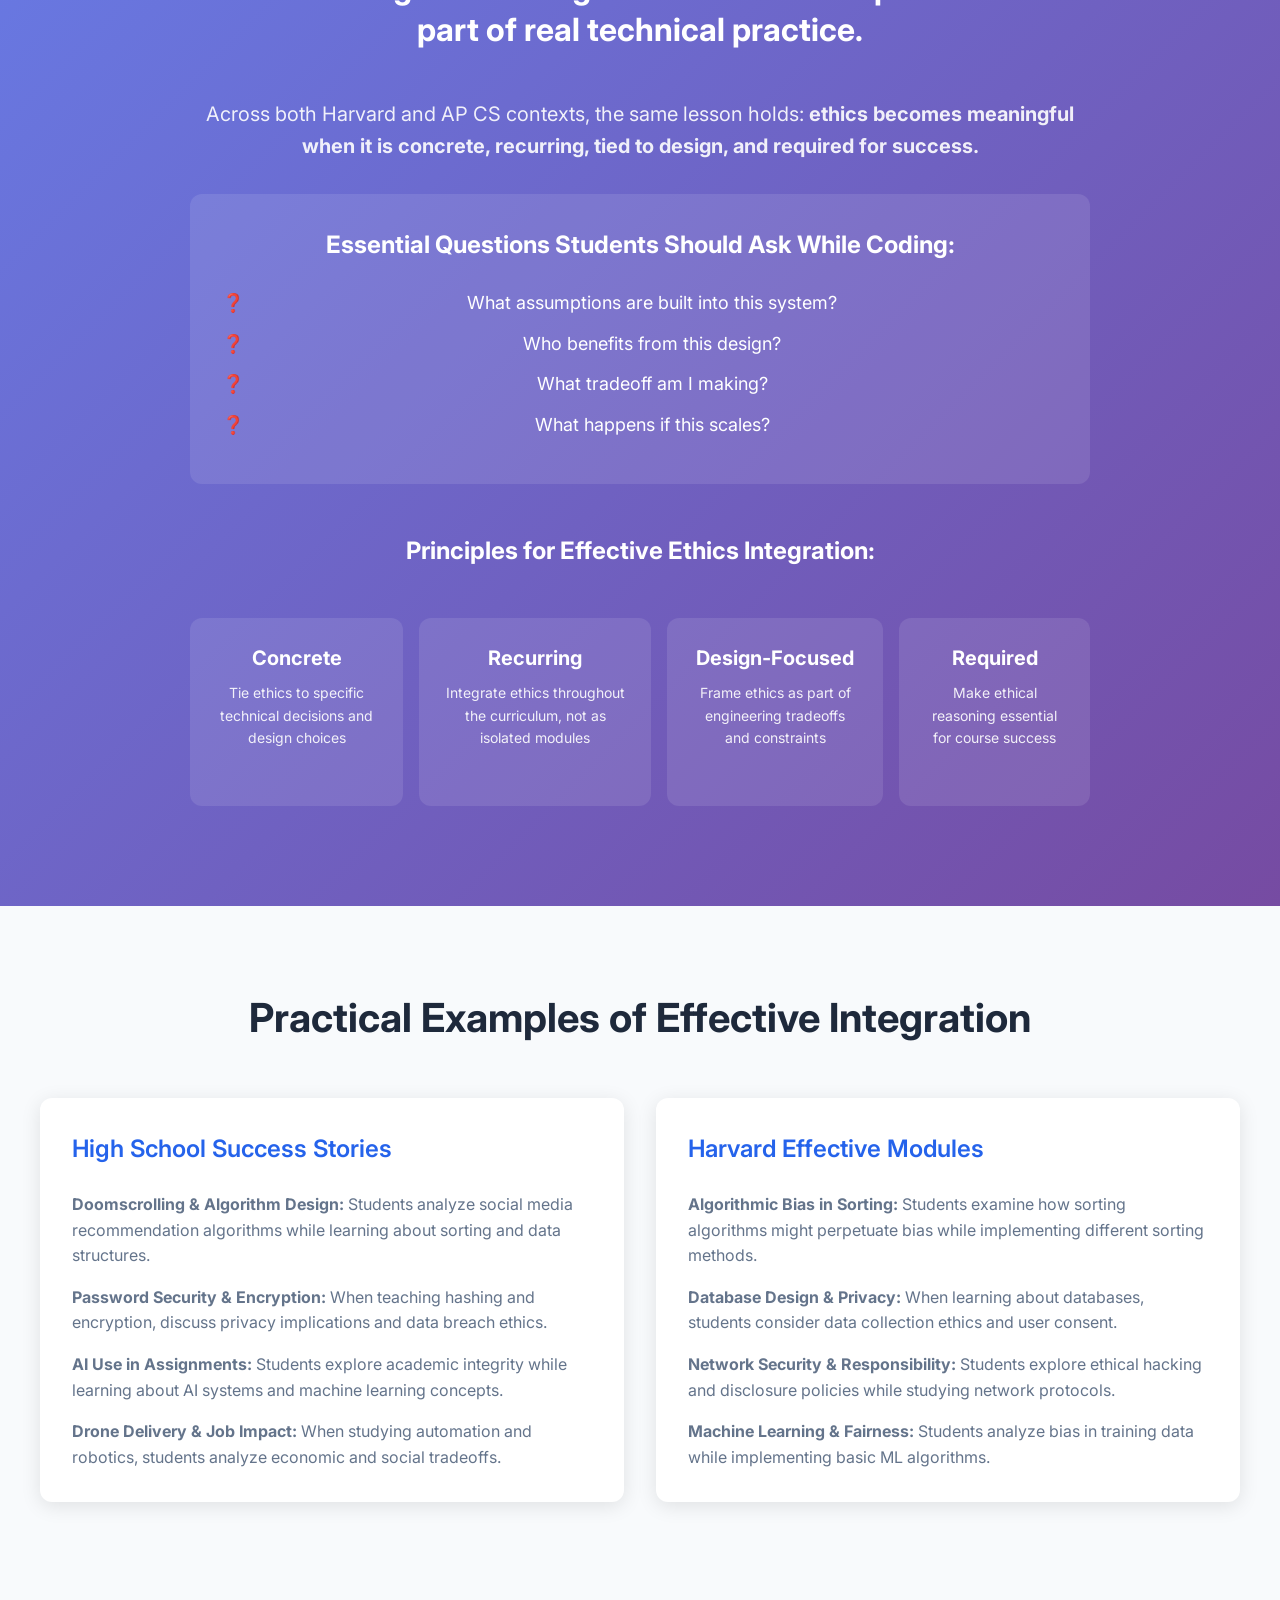
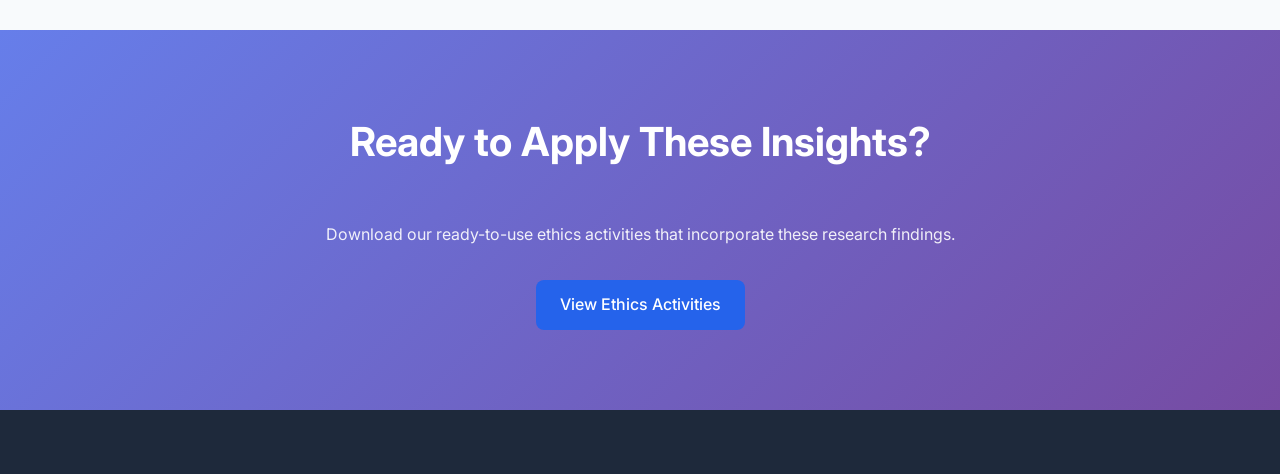
==== commit 60d7484a: "Update assignment content and remove insight tags - Updated assignment descriptions to match actual " ====
--- a/insights.html
+++ b/insights.html
@@ -241,28 +241,6 @@
                         </div>
                     </div>
                 </div>
-                
-                <div class="success-factors">
-                    <h3>What Makes These Examples Work:</h3>
-                    <div class="factors-grid">
-                        <div class="factor">
-                            <h4>Technical Relevance</h4>
-                            <p>Ethics questions emerge naturally from the technical content being studied</p>
-                        </div>
-                        <div class="factor">
-                            <h4>Student Connection</h4>
-                            <p>Examples relate to technologies students already use and understand</p>
-                        </div>
-                        <div class="factor">
-                            <h4>Tradeoff Analysis</h4>
-                            <p>Students must make real design decisions with ethical implications</p>
-                        </div>
-                        <div class="factor">
-                            <h4>Quantitative Reasoning</h4>
-                            <p>Ethical analysis involves mathematical or computational thinking</p>
-                        </div>
-                    </div>
-                </div>
             </div>
         </section>
 
--- a/styles.css
+++ b/styles.css
@@ -572,6 +572,9 @@
     border-radius: 12px;
     box-shadow: 0 4px 20px rgba(0, 0, 0, 0.1);
     overflow: hidden;
+    display: flex;
+    flex-direction: column;
+    height: 100%;
 }
 
 .assignment-header {
@@ -599,6 +602,9 @@
 
 .assignment-content {
     padding: 1.5rem;
+    flex: 1;
+    display: flex;
+    flex-direction: column;
 }
 
 .assignment-description {
@@ -649,6 +655,8 @@
     display: flex;
     gap: 1rem;
     flex-wrap: wrap;
+    margin-top: auto;
+    padding-top: 1.5rem;
 }
 
 /* Resources Grid */
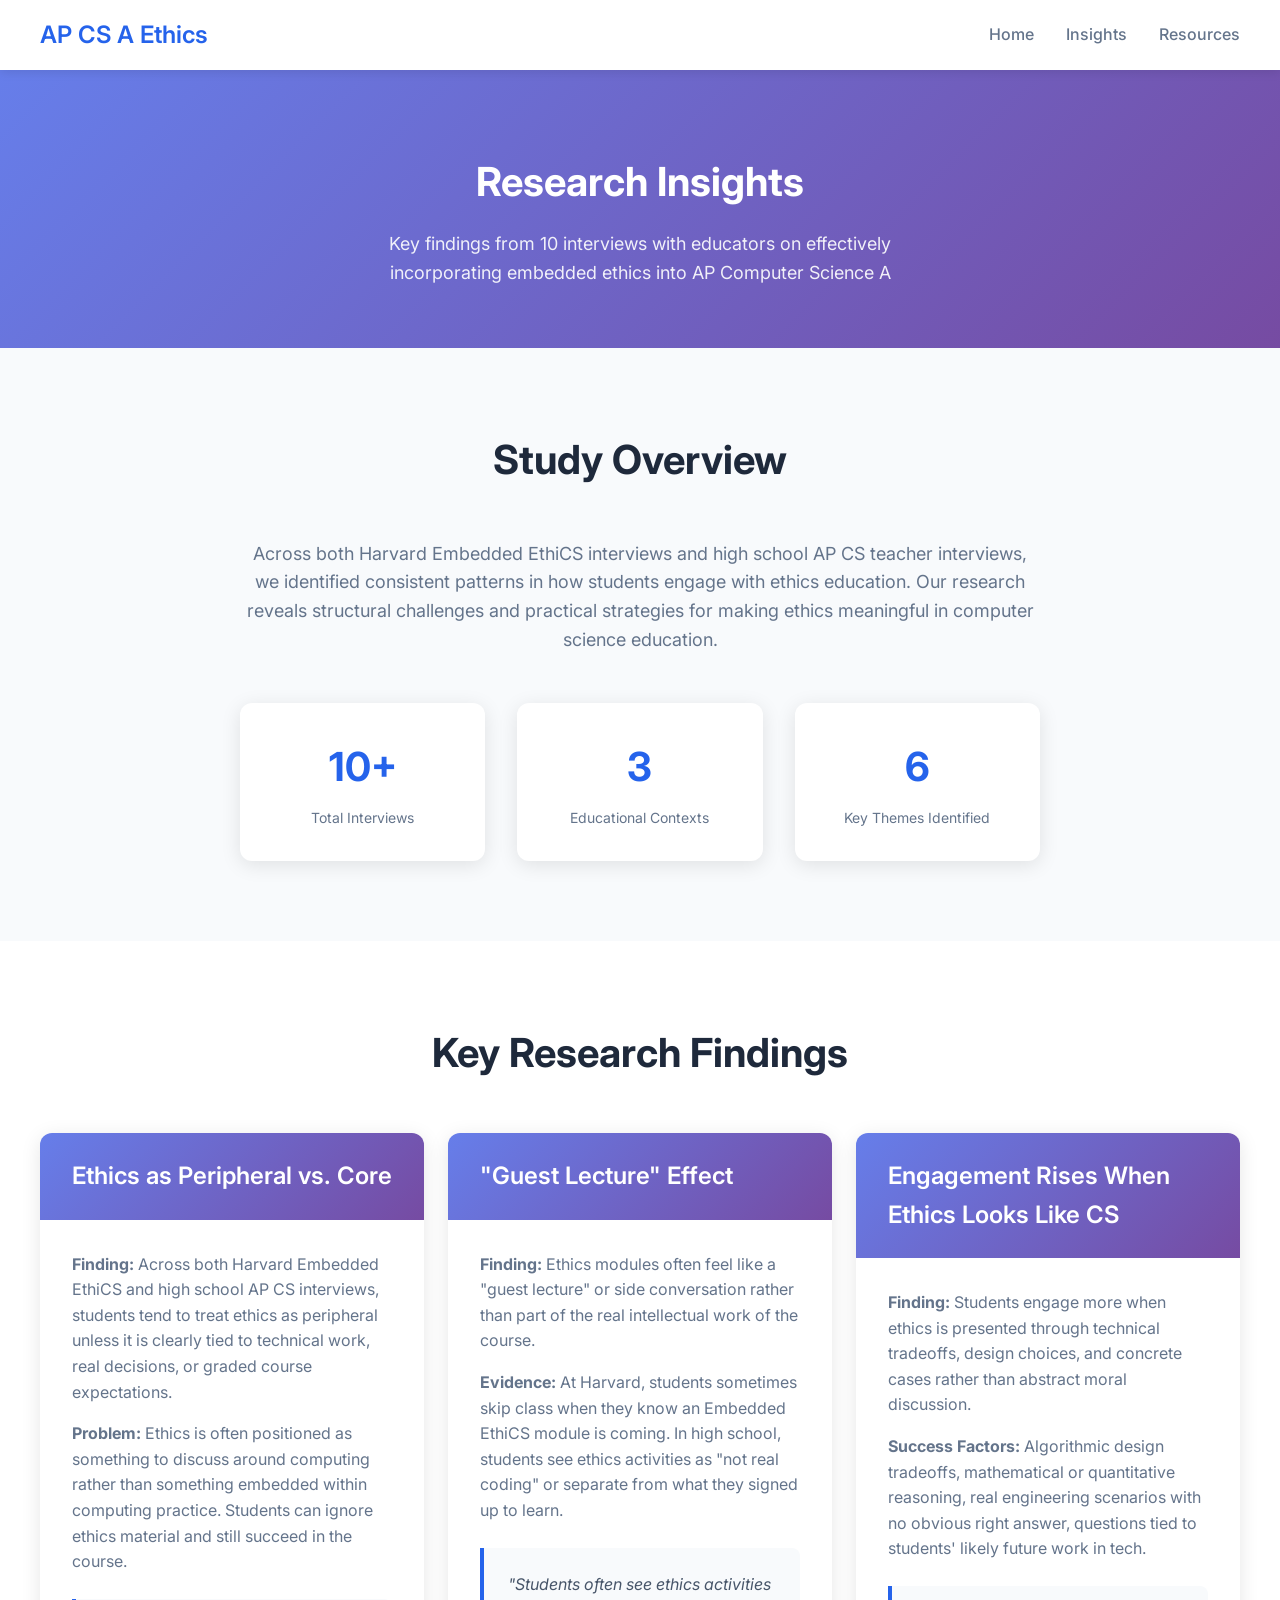
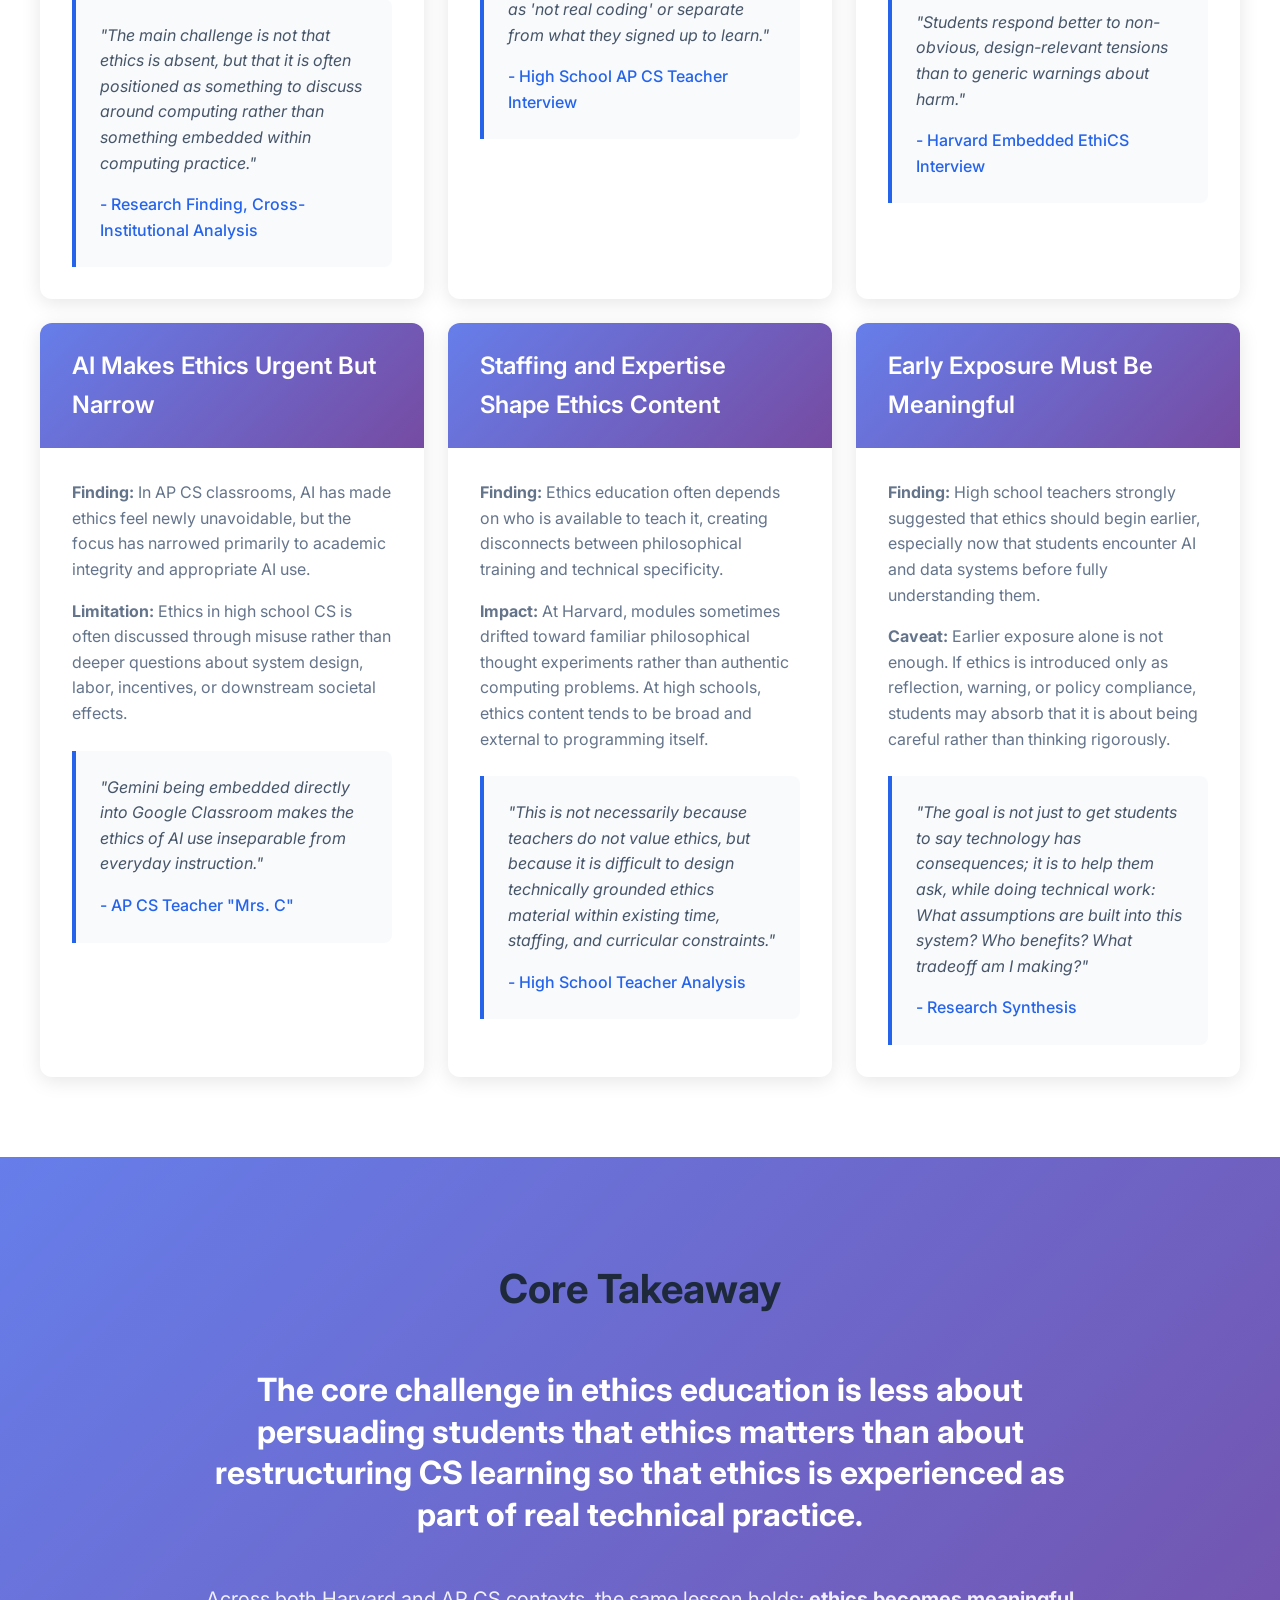
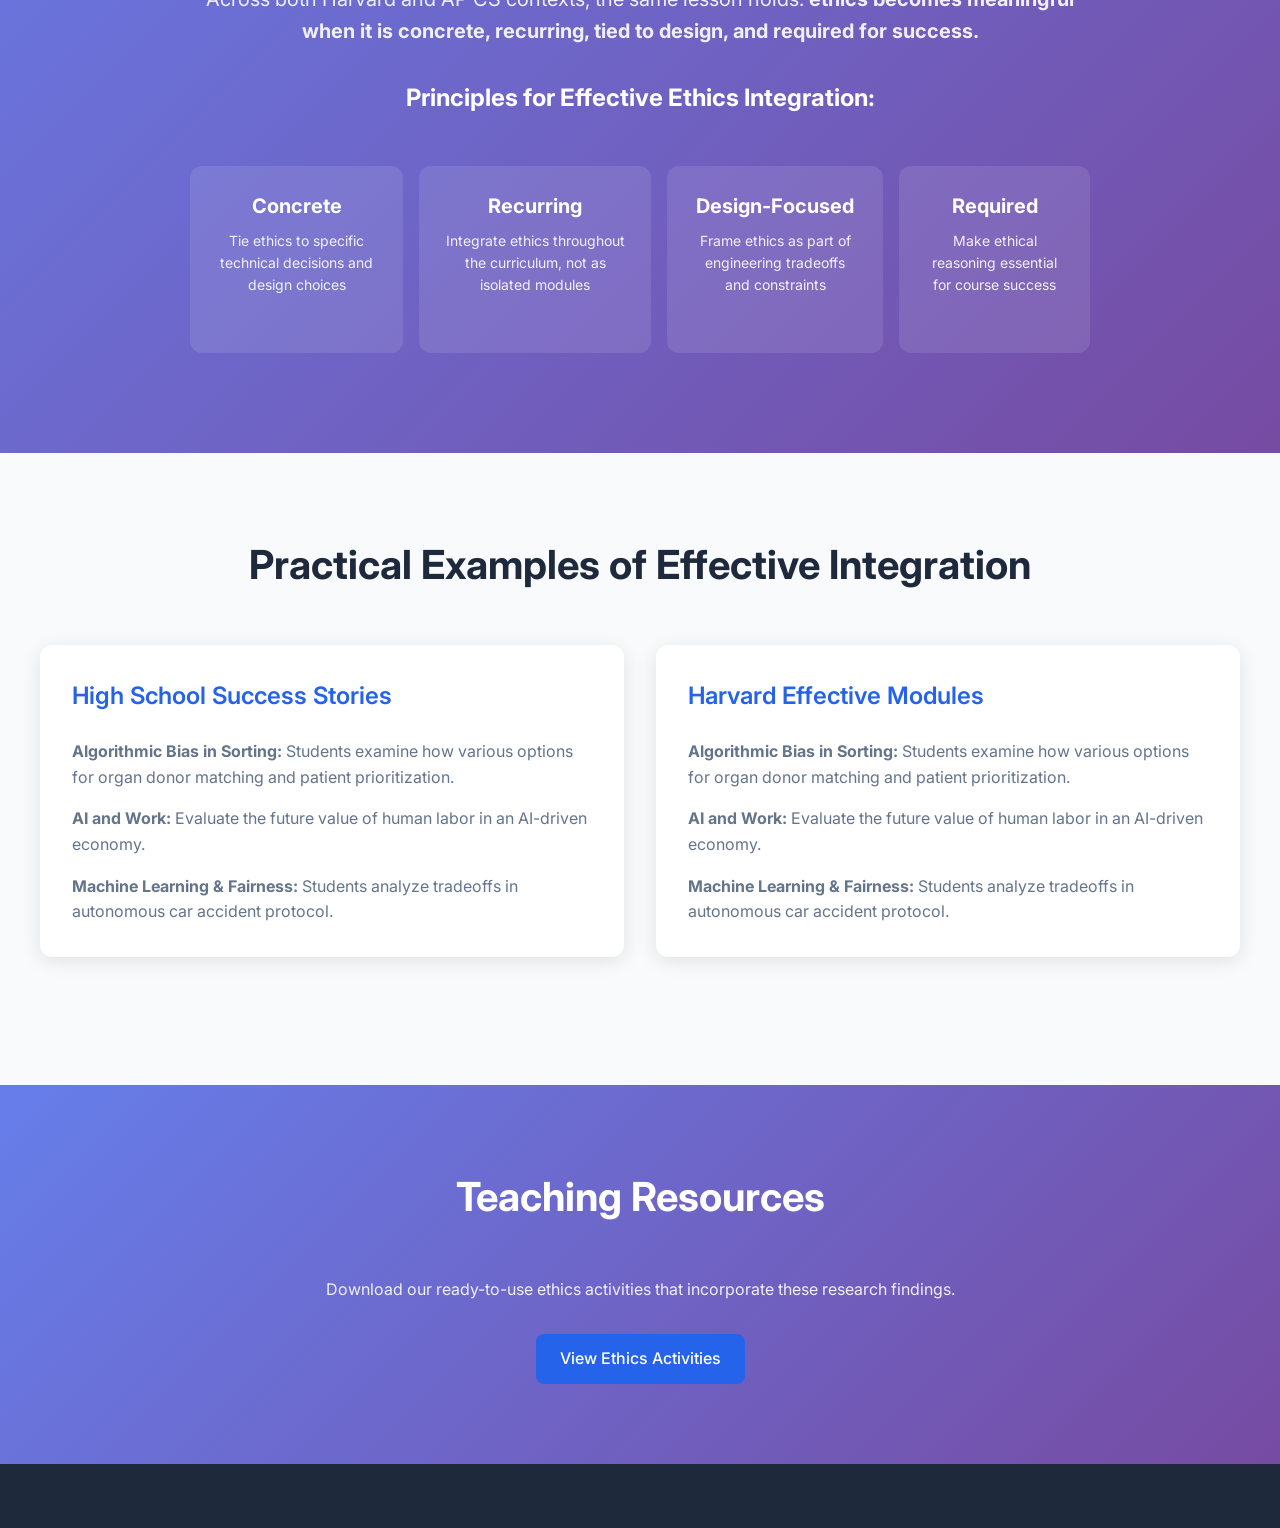
==== commit a07e933f: "Update insights content with new teacher quotes and findings - Updated teacher quotes across multipl" ====
--- a/insights.html
+++ b/insights.html
@@ -74,7 +74,6 @@
                     <div class="insight-card">
                         <div class="insight-header">
                             <h3>Ethics as Peripheral vs. Core</h3>
-                            <div class="insight-tag">Structural Challenge</div>
                         </div>
                         <div class="insight-content">
                             <p><strong>Finding:</strong> Across both Harvard Embedded EthiCS and high school AP CS interviews, students tend to treat ethics as peripheral unless it is clearly tied to technical work, real decisions, or graded course expectations.</p>
@@ -89,7 +88,6 @@
                     <div class="insight-card">
                         <div class="insight-header">
                             <h3>"Guest Lecture" Effect</h3>
-                            <div class="insight-tag">Engagement Issue</div>
                         </div>
                         <div class="insight-content">
                             <p><strong>Finding:</strong> Ethics modules often feel like a "guest lecture" or side conversation rather than part of the real intellectual work of the course.</p>
@@ -104,7 +102,6 @@
                     <div class="insight-card">
                         <div class="insight-header">
                             <h3>Engagement Rises When Ethics Looks Like CS</h3>
-                            <div class="insight-tag">Design Strategy</div>
                         </div>
                         <div class="insight-content">
                             <p><strong>Finding:</strong> Students engage more when ethics is presented through technical tradeoffs, design choices, and concrete cases rather than abstract moral discussion.</p>
@@ -119,7 +116,6 @@
                     <div class="insight-card">
                         <div class="insight-header">
                             <h3>AI Makes Ethics Urgent But Narrow</h3>
-                            <div class="insight-tag">Contemporary Impact</div>
                         </div>
                         <div class="insight-content">
                             <p><strong>Finding:</strong> In AP CS classrooms, AI has made ethics feel newly unavoidable, but the focus has narrowed primarily to academic integrity and appropriate AI use.</p>
@@ -134,7 +130,6 @@
                     <div class="insight-card">
                         <div class="insight-header">
                             <h3>Staffing and Expertise Shape Ethics Content</h3>
-                            <div class="insight-tag">Resource Challenge</div>
                         </div>
                         <div class="insight-content">
                             <p><strong>Finding:</strong> Ethics education often depends on who is available to teach it, creating disconnects between philosophical training and technical specificity.</p>
@@ -149,7 +144,6 @@
                     <div class="insight-card">
                         <div class="insight-header">
                             <h3>Early Exposure Must Be Meaningful</h3>
-                            <div class="insight-tag">Educational Timing</div>
                         </div>
                         <div class="insight-content">
                             <p><strong>Finding:</strong> High school teachers strongly suggested that ethics should begin earlier, especially now that students encounter AI and data systems before fully understanding them.</p>
@@ -173,16 +167,6 @@
                     </div>
                     <div class="takeaway-explanation">
                         <p>Across both Harvard and AP CS contexts, the same lesson holds: <strong>ethics becomes meaningful when it is concrete, recurring, tied to design, and required for success.</strong></p>
-                        
-                        <div class="key-questions">
-                            <h3>Essential Questions Students Should Ask While Coding:</h3>
-                            <ul>
-                                <li>What assumptions are built into this system?</li>
-                                <li>Who benefits from this design?</li>
-                                <li>What tradeoff am I making?</li>
-                                <li>What happens if this scales?</li>
-                            </ul>
-                        </div>
                         
                         <div class="implementation-principles">
                             <h3>Principles for Effective Ethics Integration:</h3>
@@ -218,26 +202,22 @@
                     <div class="example-card">
                         <h3>High School Success Stories</h3>
                         <div class="example-content">
-                            <p><strong>Doomscrolling & Algorithm Design:</strong> Students analyze social media recommendation algorithms while learning about sorting and data structures.</p>
+                            <p><strong>Algorithmic Bias in Sorting:</strong> Students examine how various options for organ donor matching and patient prioritization.</p>
                             
-                            <p><strong>Password Security & Encryption:</strong> When teaching hashing and encryption, discuss privacy implications and data breach ethics.</p>
-                            
-                            <p><strong>AI Use in Assignments:</strong> Students explore academic integrity while learning about AI systems and machine learning concepts.</p>
-                            
-                            <p><strong>Drone Delivery & Job Impact:</strong> When studying automation and robotics, students analyze economic and social tradeoffs.</p>
+                            <p><strong>AI and Work:</strong> Evaluate the future value of human labor in an AI-driven economy.</p>
+                                                        
+                            <p><strong>Machine Learning & Fairness:</strong> Students analyze tradeoffs in autonomous car accident protocol.</p>
                         </div>
                     </div>
                     
                     <div class="example-card">
                         <h3>Harvard Effective Modules</h3>
                         <div class="example-content">
-                            <p><strong>Algorithmic Bias in Sorting:</strong> Students examine how sorting algorithms might perpetuate bias while implementing different sorting methods.</p>
+                            <p><strong>Algorithmic Bias in Sorting:</strong> Students examine how various options for organ donor matching and patient prioritization.</p>
                             
-                            <p><strong>Database Design & Privacy:</strong> When learning about databases, students consider data collection ethics and user consent.</p>
-                            
-                            <p><strong>Network Security & Responsibility:</strong> Students explore ethical hacking and disclosure policies while studying network protocols.</p>
-                            
-                            <p><strong>Machine Learning & Fairness:</strong> Students analyze bias in training data while implementing basic ML algorithms.</p>
+                            <p><strong>AI and Work:</strong> Evaluate the future value of human labor in an AI-driven economy.</p>
+                                                        
+                            <p><strong>Machine Learning & Fairness:</strong> Students analyze tradeoffs in autonomous car accident protocol.</p>
                         </div>
                     </div>
                 </div>
@@ -246,7 +226,7 @@
 
         <section class="next-steps">
             <div class="container">
-                <h2>Ready to Apply These Insights?</h2>
+                <h2>Teaching Resources</h2>
                 <p>Download our ready-to-use ethics activities that incorporate these research findings.</p>
                 <a href="resources.html" class="btn btn-primary">View Ethics Activities</a>
             </div>
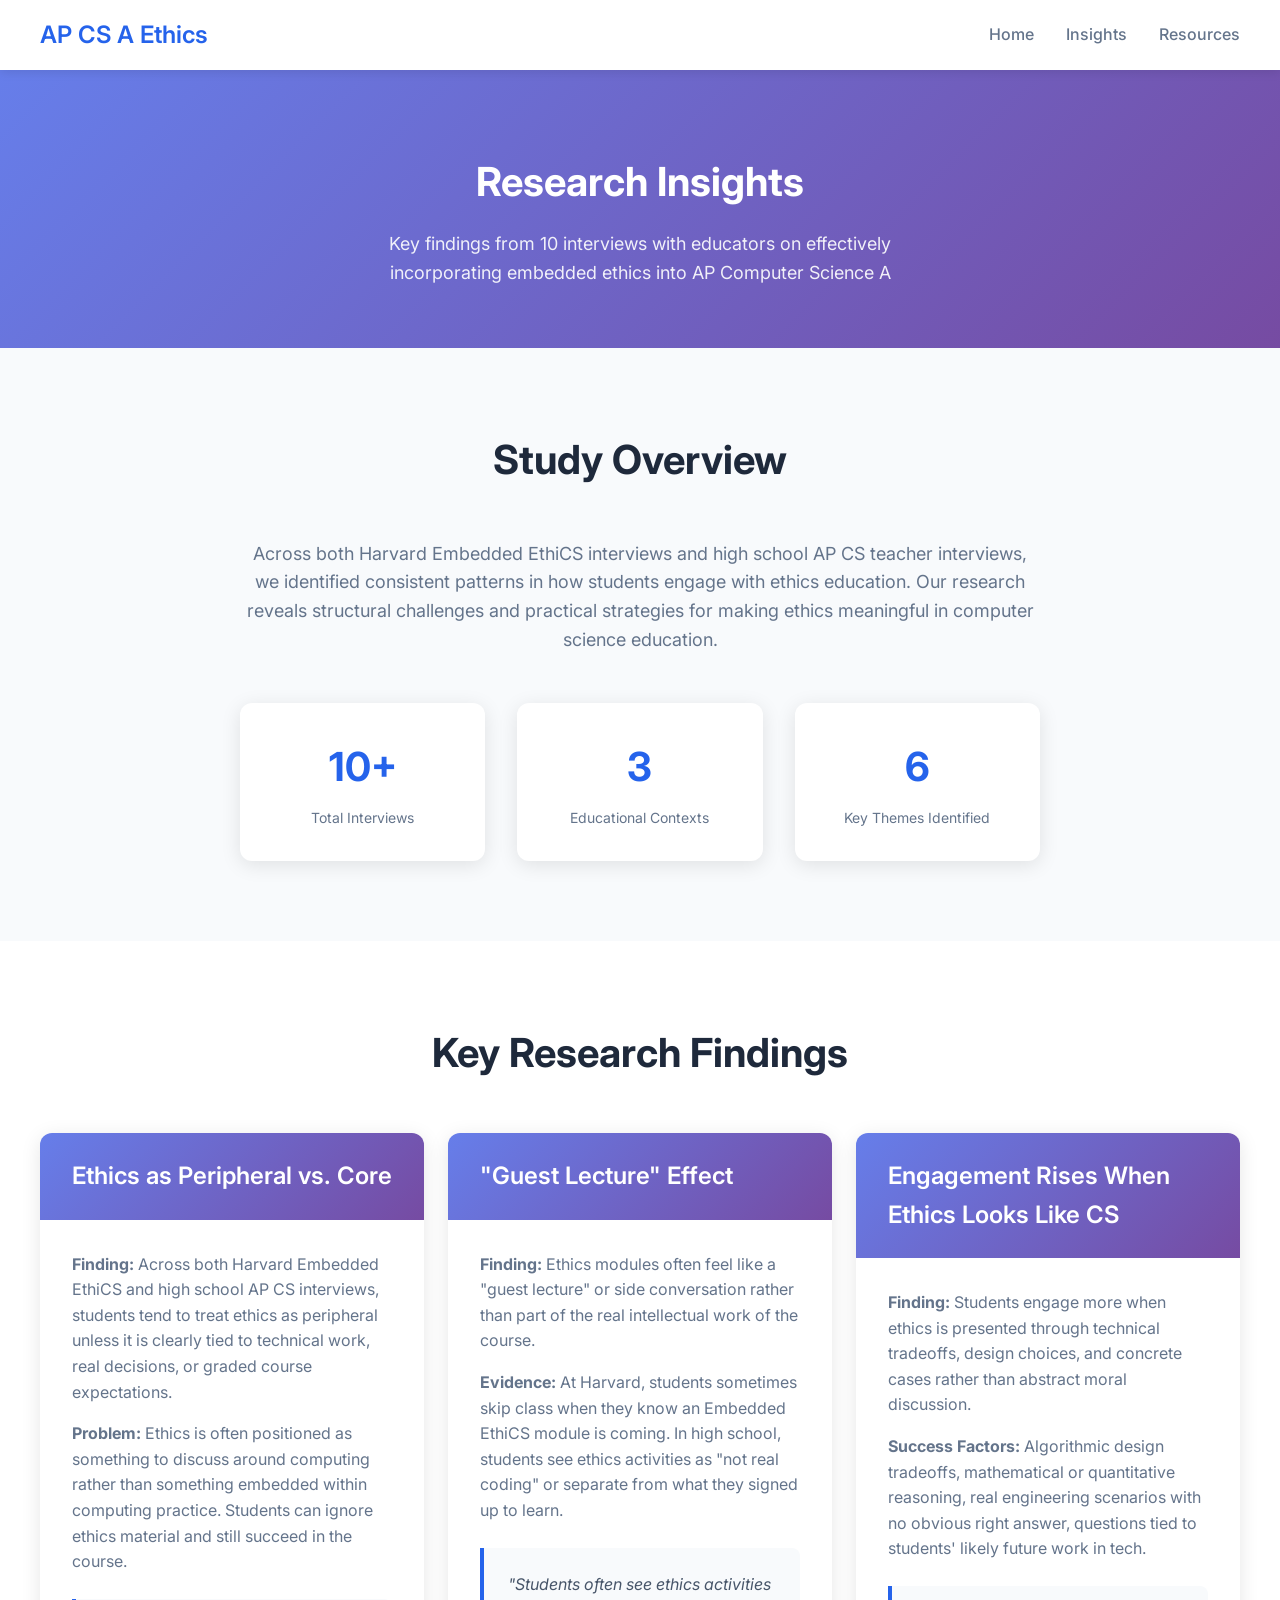
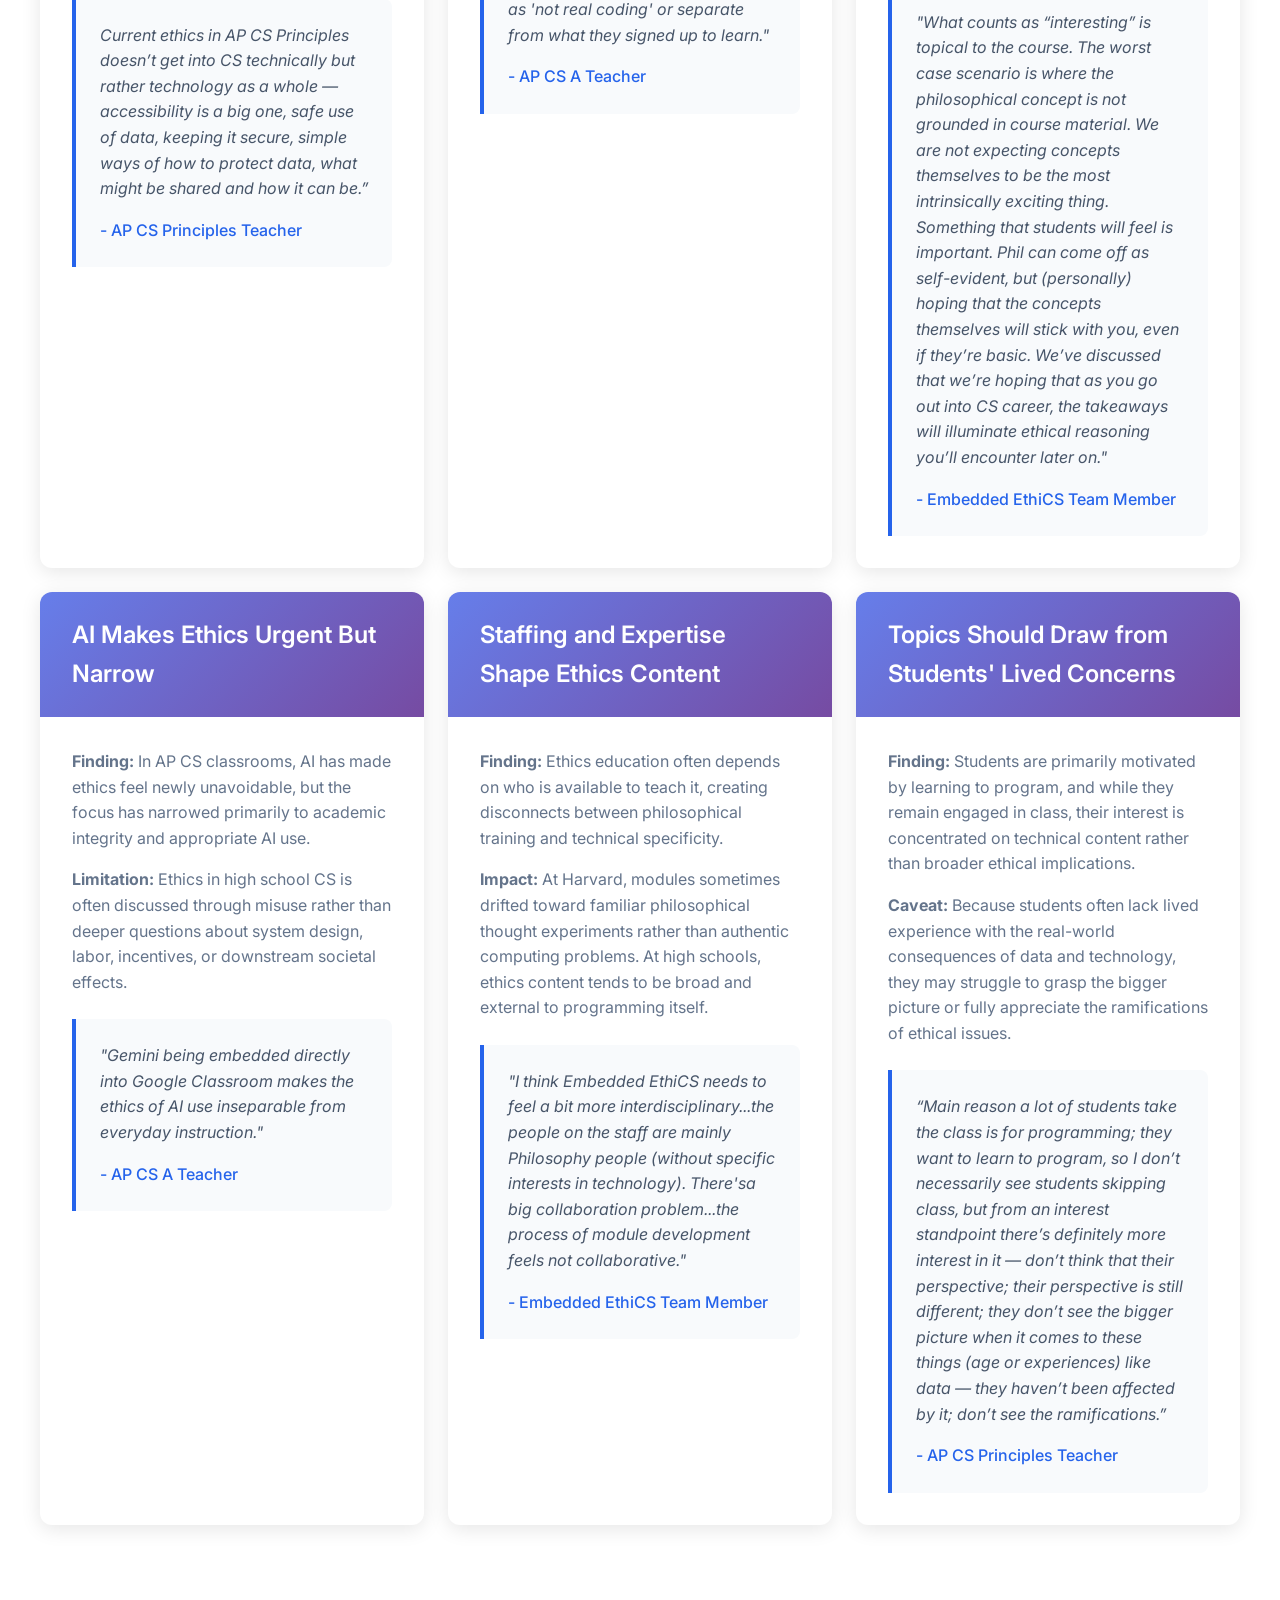
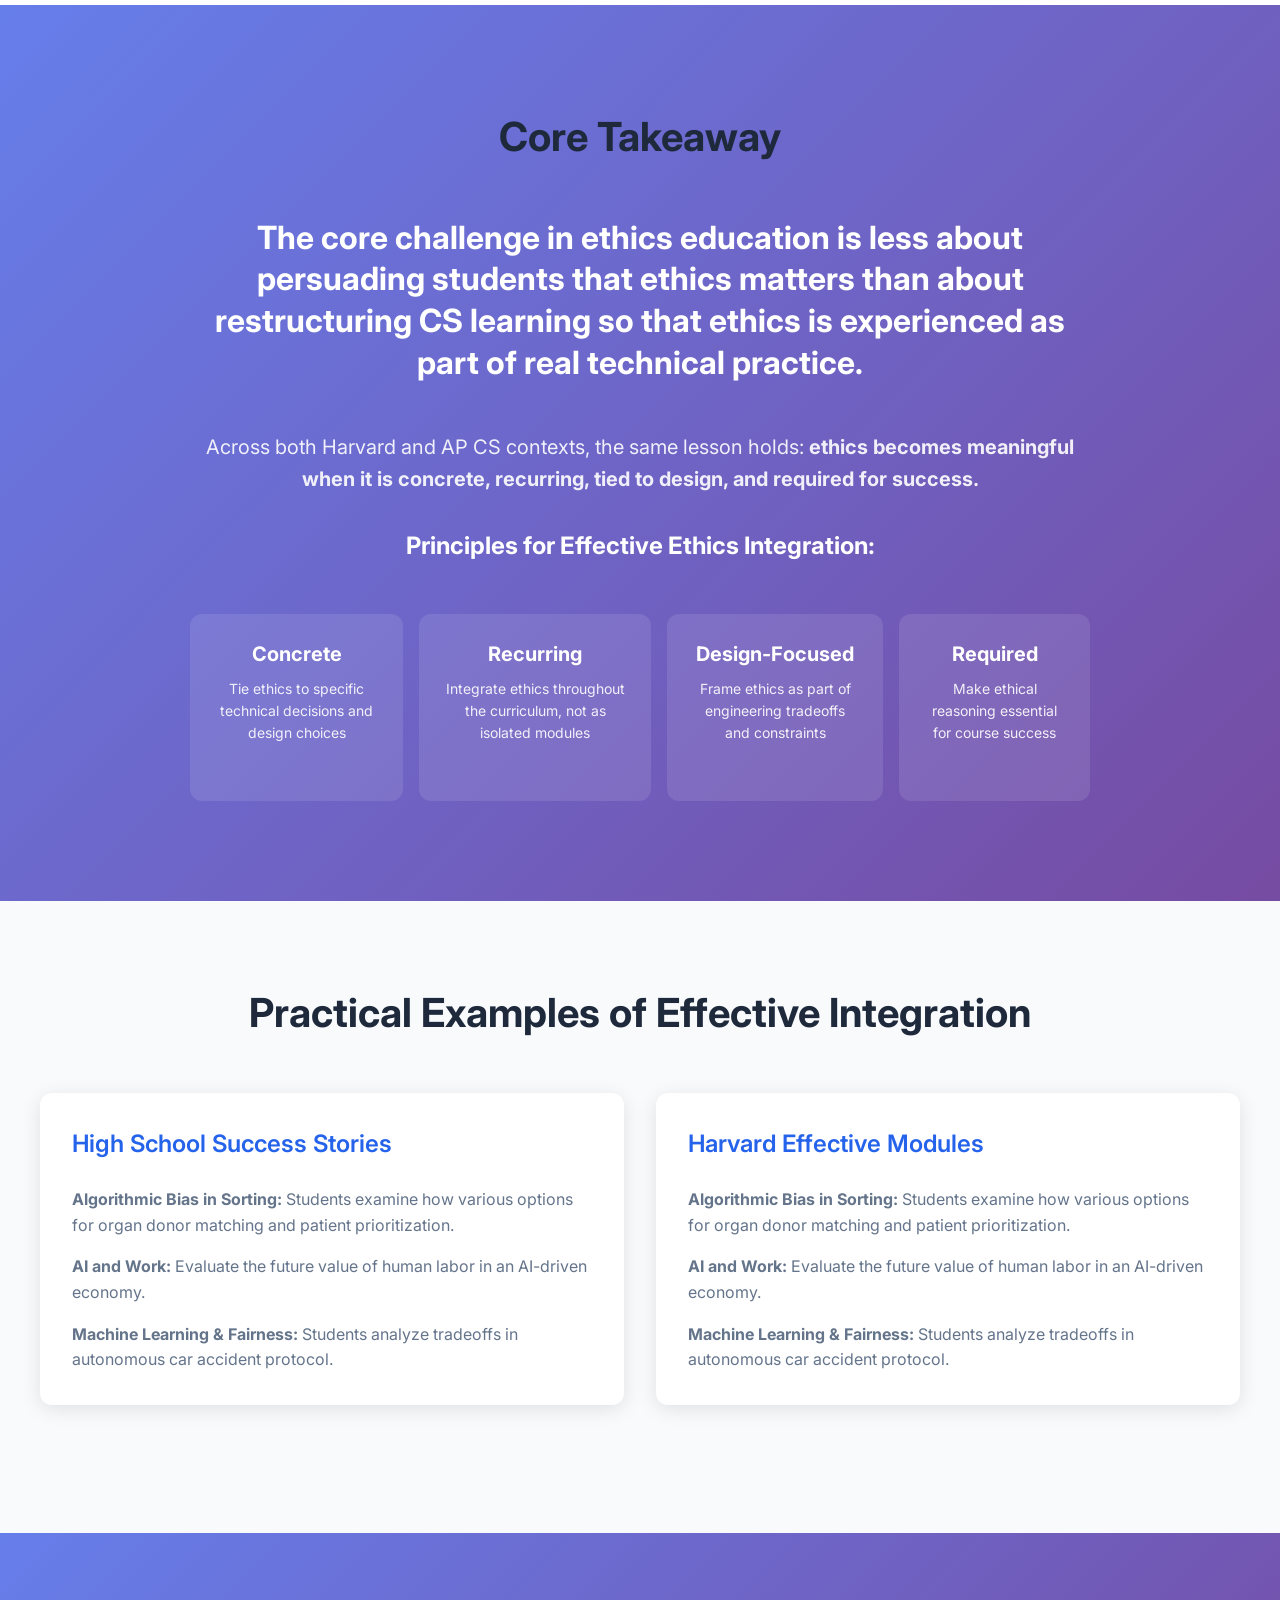
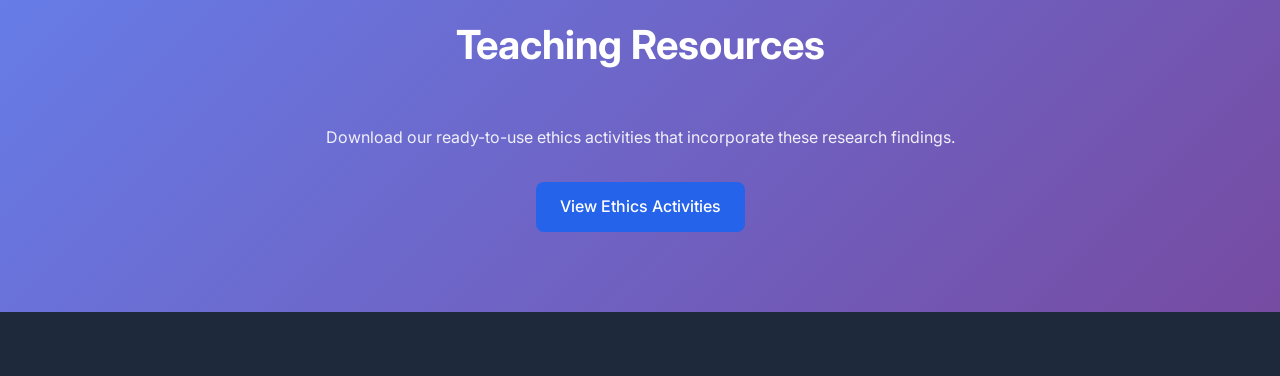
==== commit c50b06c2: "Update documents and content with latest changes - Updated insights.html with new content modificati" ====
--- a/insights.html
+++ b/insights.html
@@ -4,7 +4,7 @@
     <meta charset="UTF-8">
     <meta name="viewport" content="width=device-width, initial-scale=1.0">
     <title>Research Insights - AP CS A Ethics Integration</title>
-    <link rel="stylesheet" href="styles.css">
+    <link rel="stylesheet" href="styles.css?v=2">
     <link href="https://fonts.googleapis.com/css2?family=Inter:wght@300;400;500;600;700&display=swap" rel="stylesheet">
 </head>
 <body>
@@ -79,8 +79,8 @@
                             <p><strong>Finding:</strong> Across both Harvard Embedded EthiCS and high school AP CS interviews, students tend to treat ethics as peripheral unless it is clearly tied to technical work, real decisions, or graded course expectations.</p>
                             <p><strong>Problem:</strong> Ethics is often positioned as something to discuss around computing rather than something embedded within computing practice. Students can ignore ethics material and still succeed in the course.</p>
                             <div class="teacher-quote">
-                                <blockquote>"The main challenge is not that ethics is absent, but that it is often positioned as something to discuss around computing rather than something embedded within computing practice."</blockquote>
-                                <cite>- Research Finding, Cross-Institutional Analysis</cite>
+                                <blockquote>Current ethics in AP CS Principles doesn’t get into CS technically but rather technology as a whole — accessibility is a big one, safe use of data, keeping it secure, simple ways of how to protect data, what might be shared and how it can be.”</blockquote>
+                                <cite>- AP CS Principles Teacher</cite>
                             </div>
                         </div>
                     </div>
@@ -94,7 +94,7 @@
                             <p><strong>Evidence:</strong> At Harvard, students sometimes skip class when they know an Embedded EthiCS module is coming. In high school, students see ethics activities as "not real coding" or separate from what they signed up to learn.</p>
                             <div class="teacher-quote">
                                 <blockquote>"Students often see ethics activities as 'not real coding' or separate from what they signed up to learn."</blockquote>
-                                <cite>- High School AP CS Teacher Interview</cite>
+                                <cite>- AP CS A Teacher </cite>
                             </div>
                         </div>
                     </div>
@@ -107,8 +107,8 @@
                             <p><strong>Finding:</strong> Students engage more when ethics is presented through technical tradeoffs, design choices, and concrete cases rather than abstract moral discussion.</p>
                             <p><strong>Success Factors:</strong> Algorithmic design tradeoffs, mathematical or quantitative reasoning, real engineering scenarios with no obvious right answer, questions tied to students' likely future work in tech.</p>
                             <div class="teacher-quote">
-                                <blockquote>"Students respond better to non-obvious, design-relevant tensions than to generic warnings about harm."</blockquote>
-                                <cite>- Harvard Embedded EthiCS Interview</cite>
+                                <blockquote>"What counts as “interesting” is topical to the course. The worst case scenario is where the philosophical concept is not grounded in course material. We are not expecting concepts themselves to be the most intrinsically exciting thing. Something that students will feel is important. Phil can come off as self-evident, but (personally) hoping that the concepts themselves will stick with you, even if they’re basic. We’ve discussed that we’re hoping that as you go out into CS career, the takeaways will illuminate ethical reasoning you’ll encounter later on."</blockquote>
+                                <cite>- Embedded EthiCS Team Member</cite>
                             </div>
                         </div>
                     </div>
@@ -122,7 +122,7 @@
                             <p><strong>Limitation:</strong> Ethics in high school CS is often discussed through misuse rather than deeper questions about system design, labor, incentives, or downstream societal effects.</p>
                             <div class="teacher-quote">
                                 <blockquote>"Gemini being embedded directly into Google Classroom makes the ethics of AI use inseparable from everyday instruction."</blockquote>
-                                <cite>- AP CS Teacher "Mrs. C"</cite>
+                                <cite>- AP CS A Teacher</cite>
                             </div>
                         </div>
                     </div>
@@ -135,22 +135,22 @@
                             <p><strong>Finding:</strong> Ethics education often depends on who is available to teach it, creating disconnects between philosophical training and technical specificity.</p>
                             <p><strong>Impact:</strong> At Harvard, modules sometimes drifted toward familiar philosophical thought experiments rather than authentic computing problems. At high schools, ethics content tends to be broad and external to programming itself.</p>
                             <div class="teacher-quote">
-                                <blockquote>"This is not necessarily because teachers do not value ethics, but because it is difficult to design technically grounded ethics material within existing time, staffing, and curricular constraints."</blockquote>
-                                <cite>- High School Teacher Analysis</cite>
-                            </div>
-                        </div>
-                    </div>
-
-                    <div class="insight-card">
-                        <div class="insight-header">
-                            <h3>Early Exposure Must Be Meaningful</h3>
-                        </div>
-                        <div class="insight-content">
-                            <p><strong>Finding:</strong> High school teachers strongly suggested that ethics should begin earlier, especially now that students encounter AI and data systems before fully understanding them.</p>
-                            <p><strong>Caveat:</strong> Earlier exposure alone is not enough. If ethics is introduced only as reflection, warning, or policy compliance, students may absorb that it is about being careful rather than thinking rigorously.</p>
-                            <div class="teacher-quote">
-                                <blockquote>"The goal is not just to get students to say technology has consequences; it is to help them ask, while doing technical work: What assumptions are built into this system? Who benefits? What tradeoff am I making?"</blockquote>
-                                <cite>- Research Synthesis</cite>
+                                <blockquote>"I think Embedded EthiCS needs to feel a bit more interdisciplinary...the people on the staff are mainly Philosophy people (without specific interests in technology). There'sa big collaboration problem...the process of module development feels not collaborative."</blockquote>
+                                <cite>- Embedded EthiCS Team Member </cite>
+                            </div>
+                        </div>
+                    </div>
+
+                    <div class="insight-card">
+                        <div class="insight-header">
+                            <h3>Topics Should Draw from Students' Lived Concerns</h3>
+                        </div>
+                        <div class="insight-content">
+                            <p><strong>Finding:</strong> Students are primarily motivated by learning to program, and while they remain engaged in class, their interest is concentrated on technical content rather than broader ethical implications.</p>
+                            <p><strong>Caveat:</strong> Because students often lack lived experience with the real-world consequences of data and technology, they may struggle to grasp the bigger picture or fully appreciate the ramifications of ethical issues.</p>
+                            <div class="teacher-quote">
+                                <blockquote>“Main reason a lot of students take the class is for programming; they want to learn to program, so I don’t necessarily see students skipping class, but from an interest standpoint there’s definitely more interest in it — don’t think that their perspective; their perspective is still different; they don’t see the bigger picture when it comes to these things (age or experiences) like data — they haven’t been affected by it; don’t see the ramifications.”</blockquote>
+                                <cite>- AP CS Principles Teacher</cite>
                             </div>
                         </div>
                     </div>
